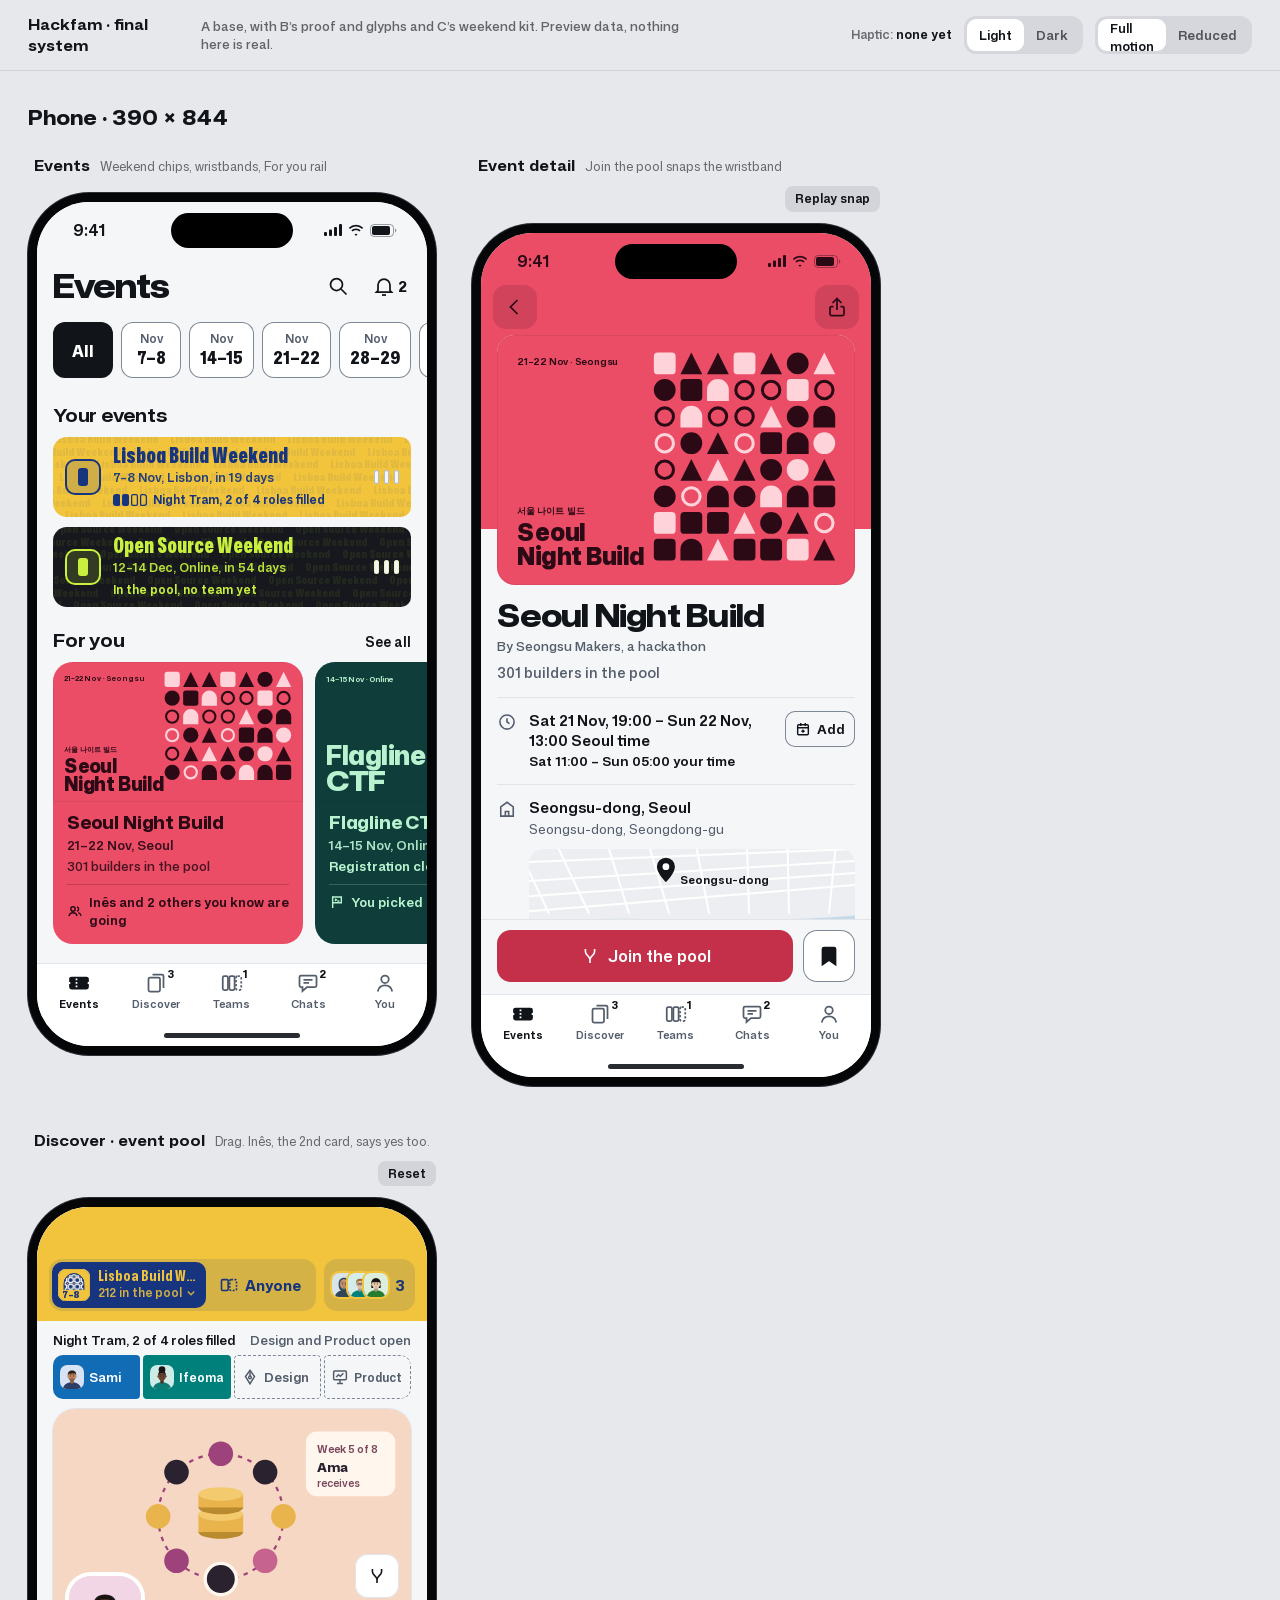
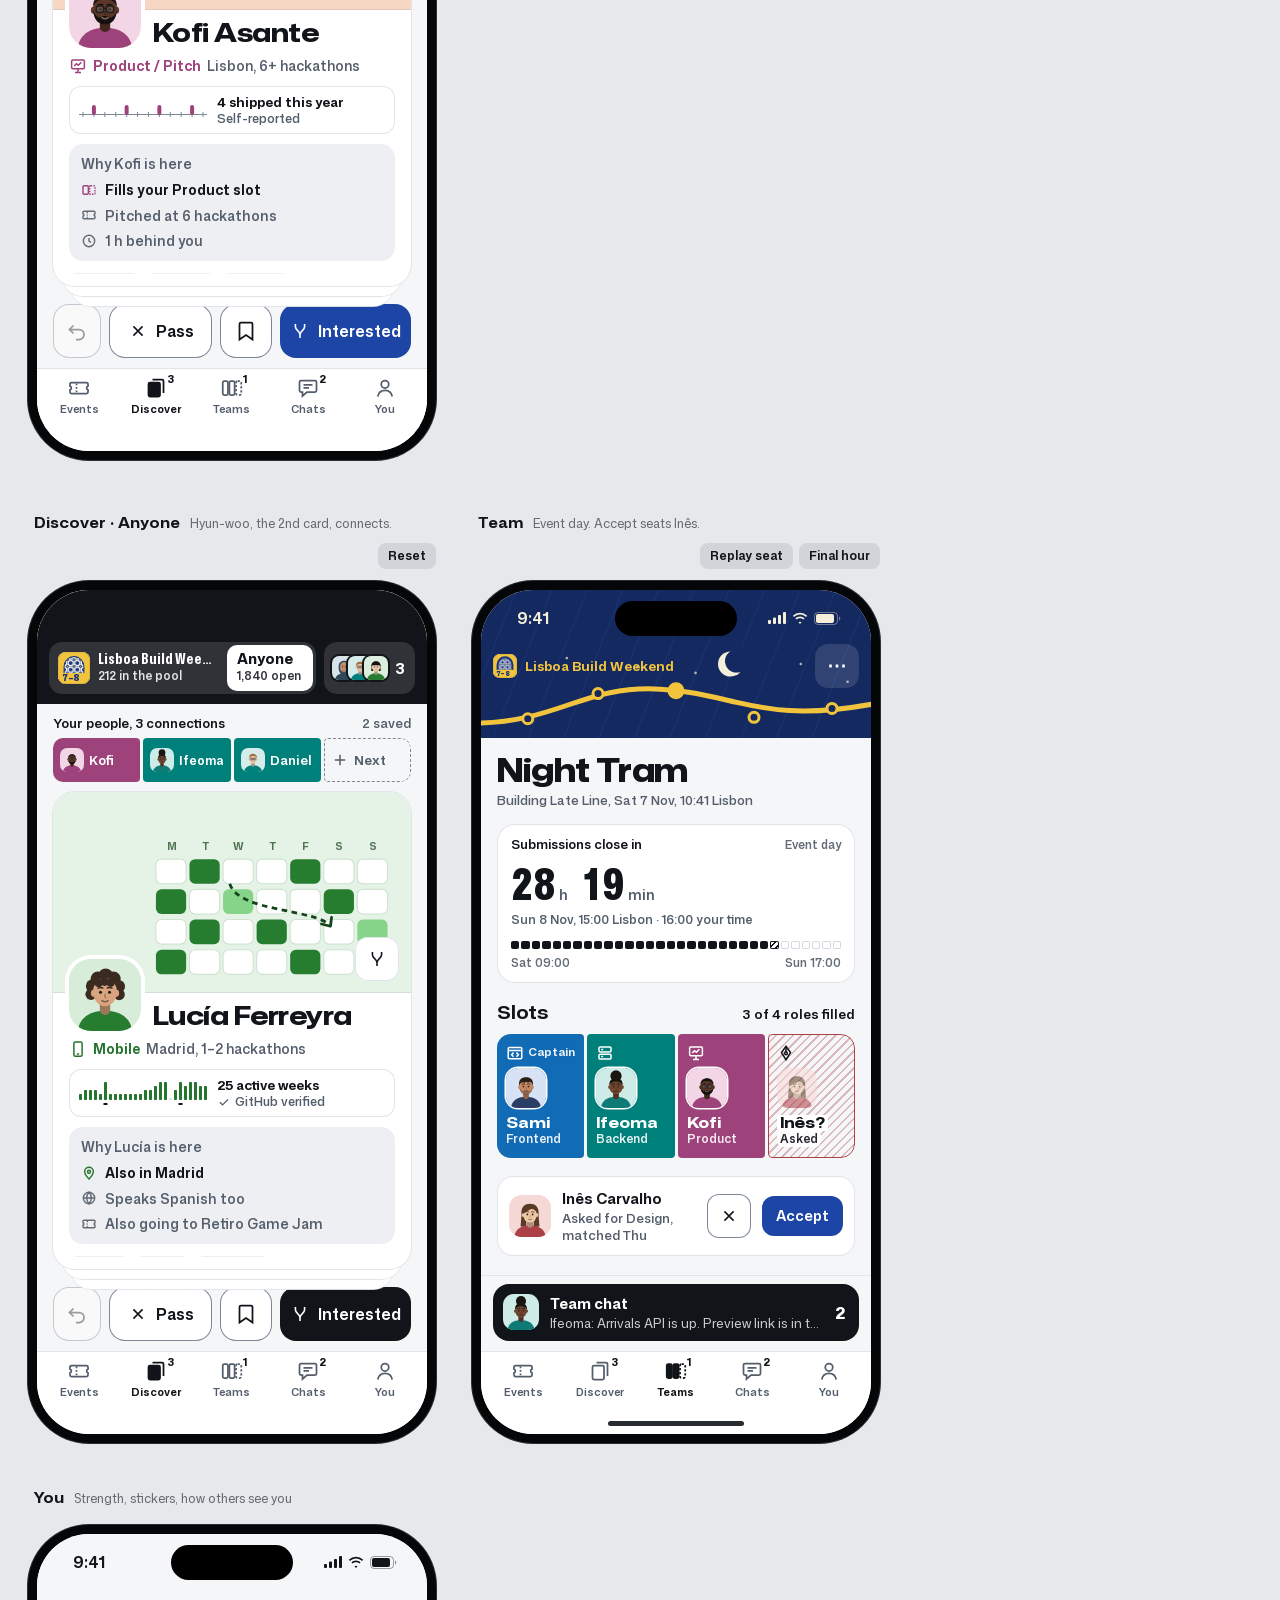
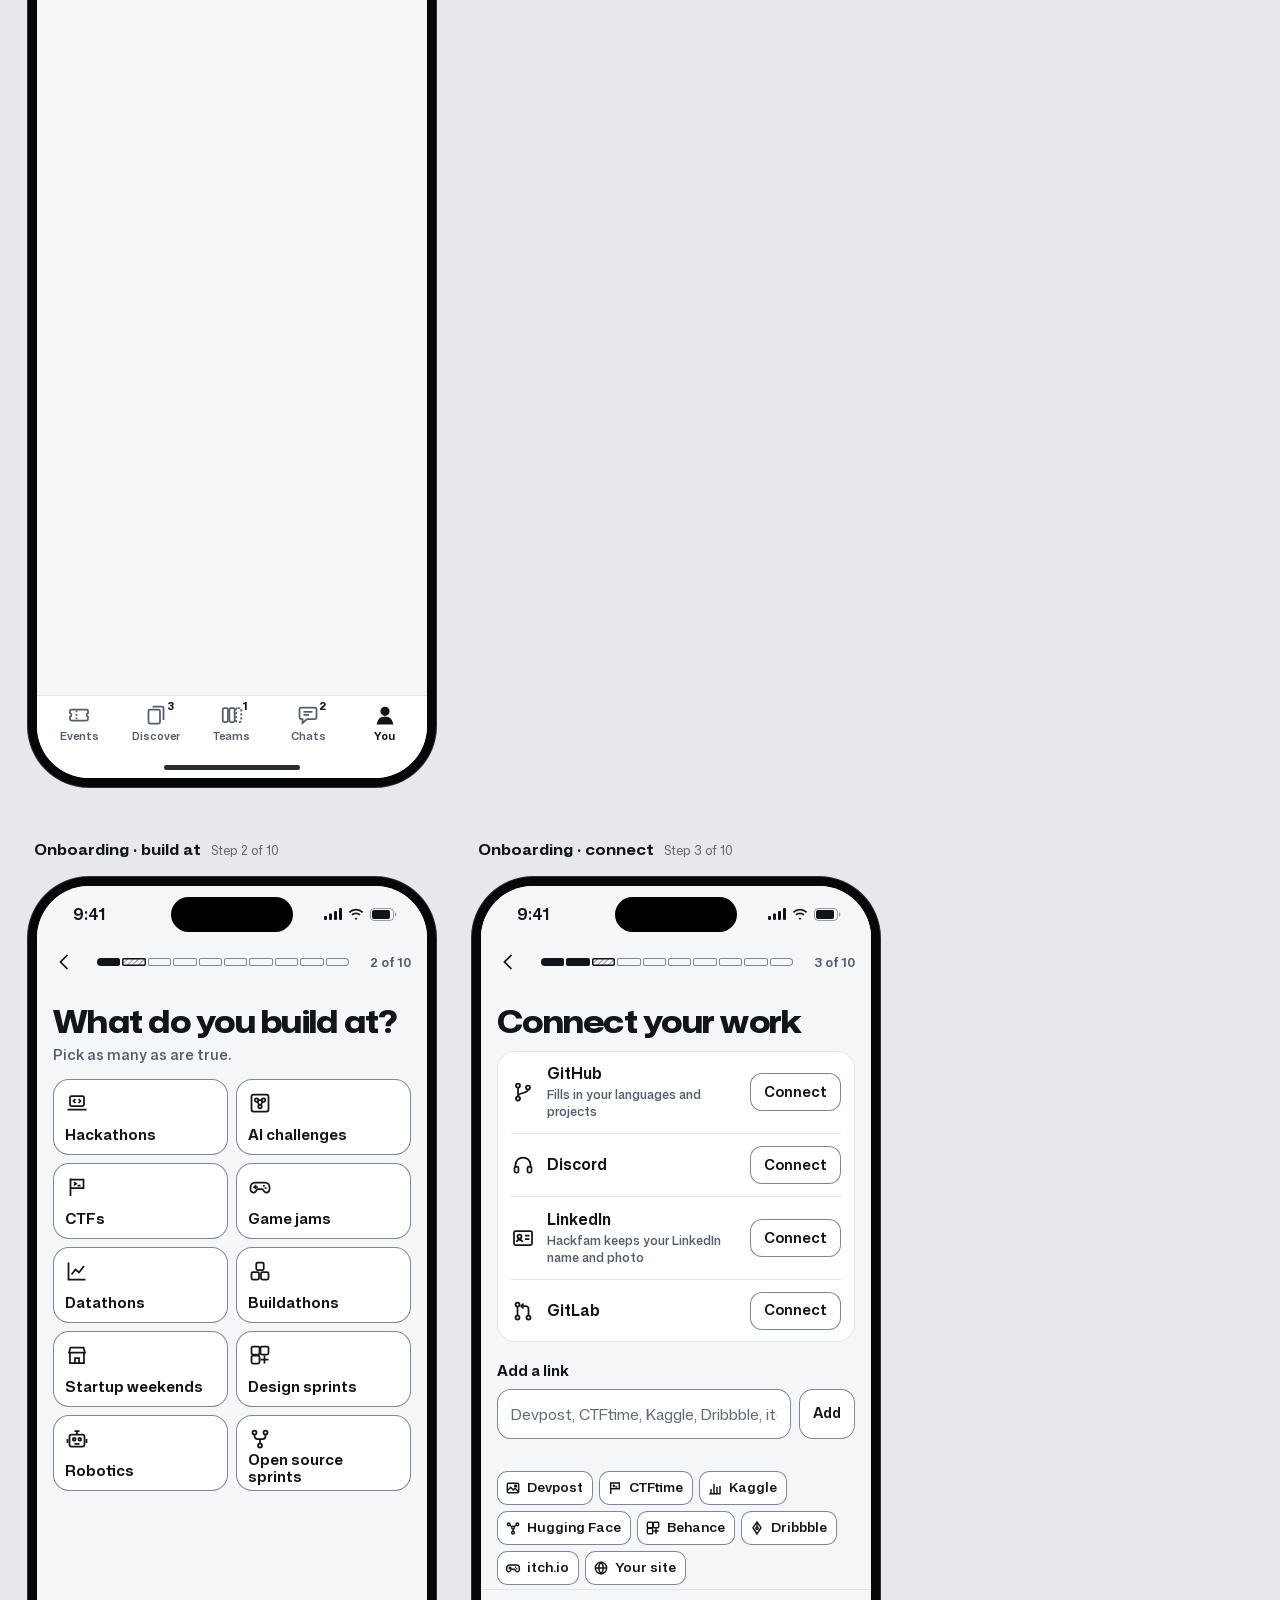
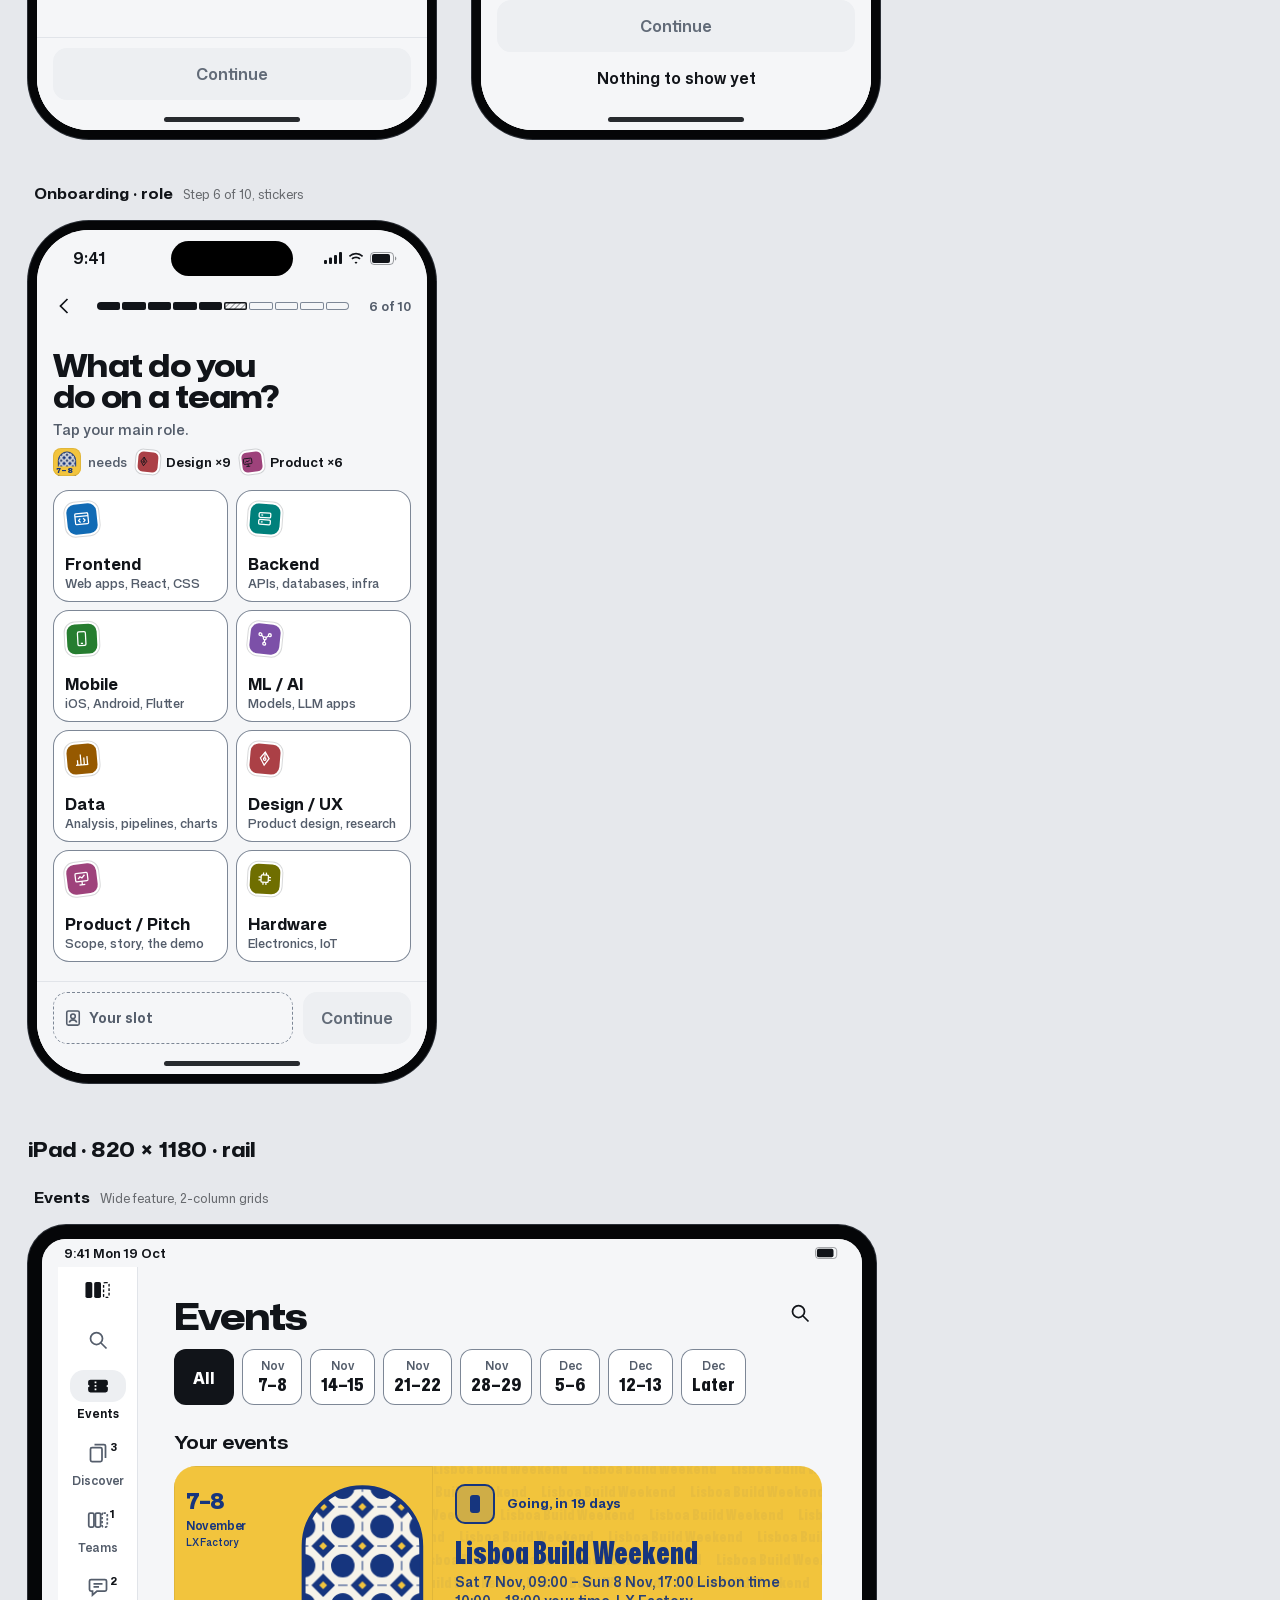
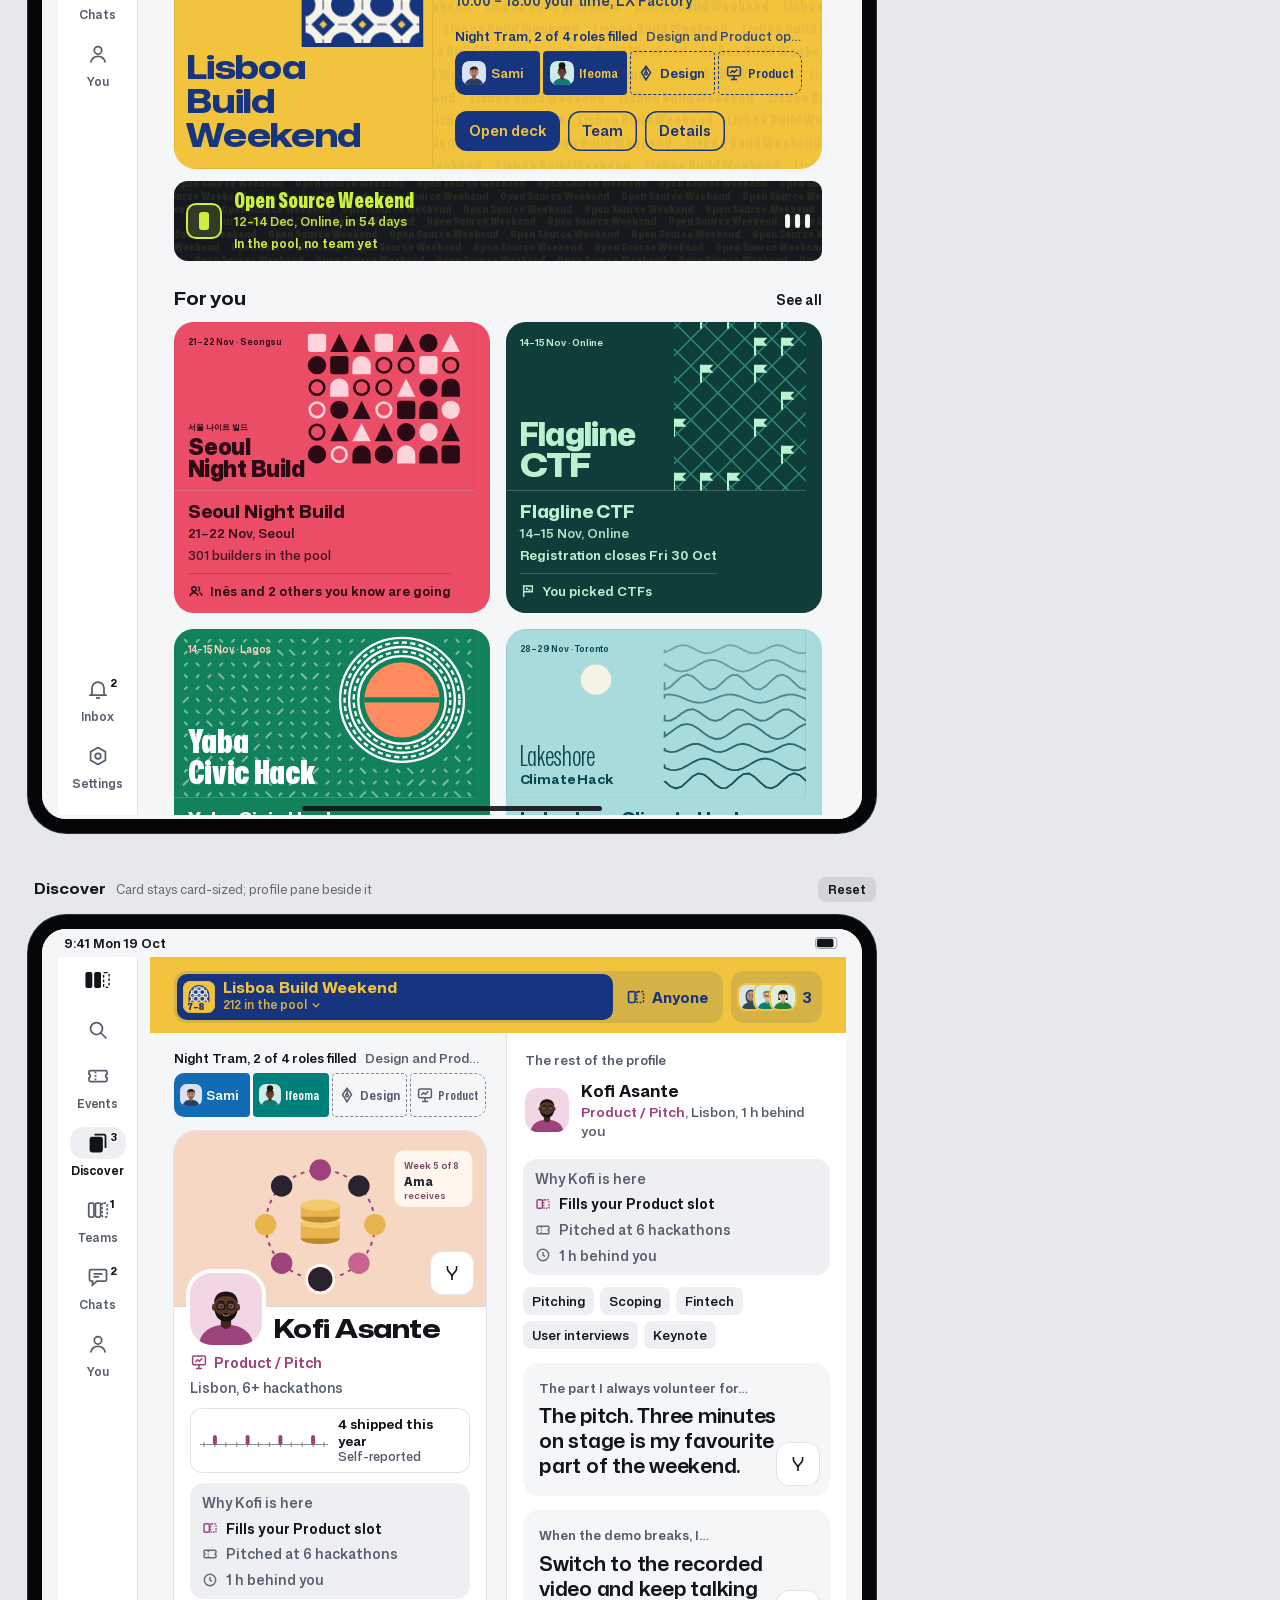
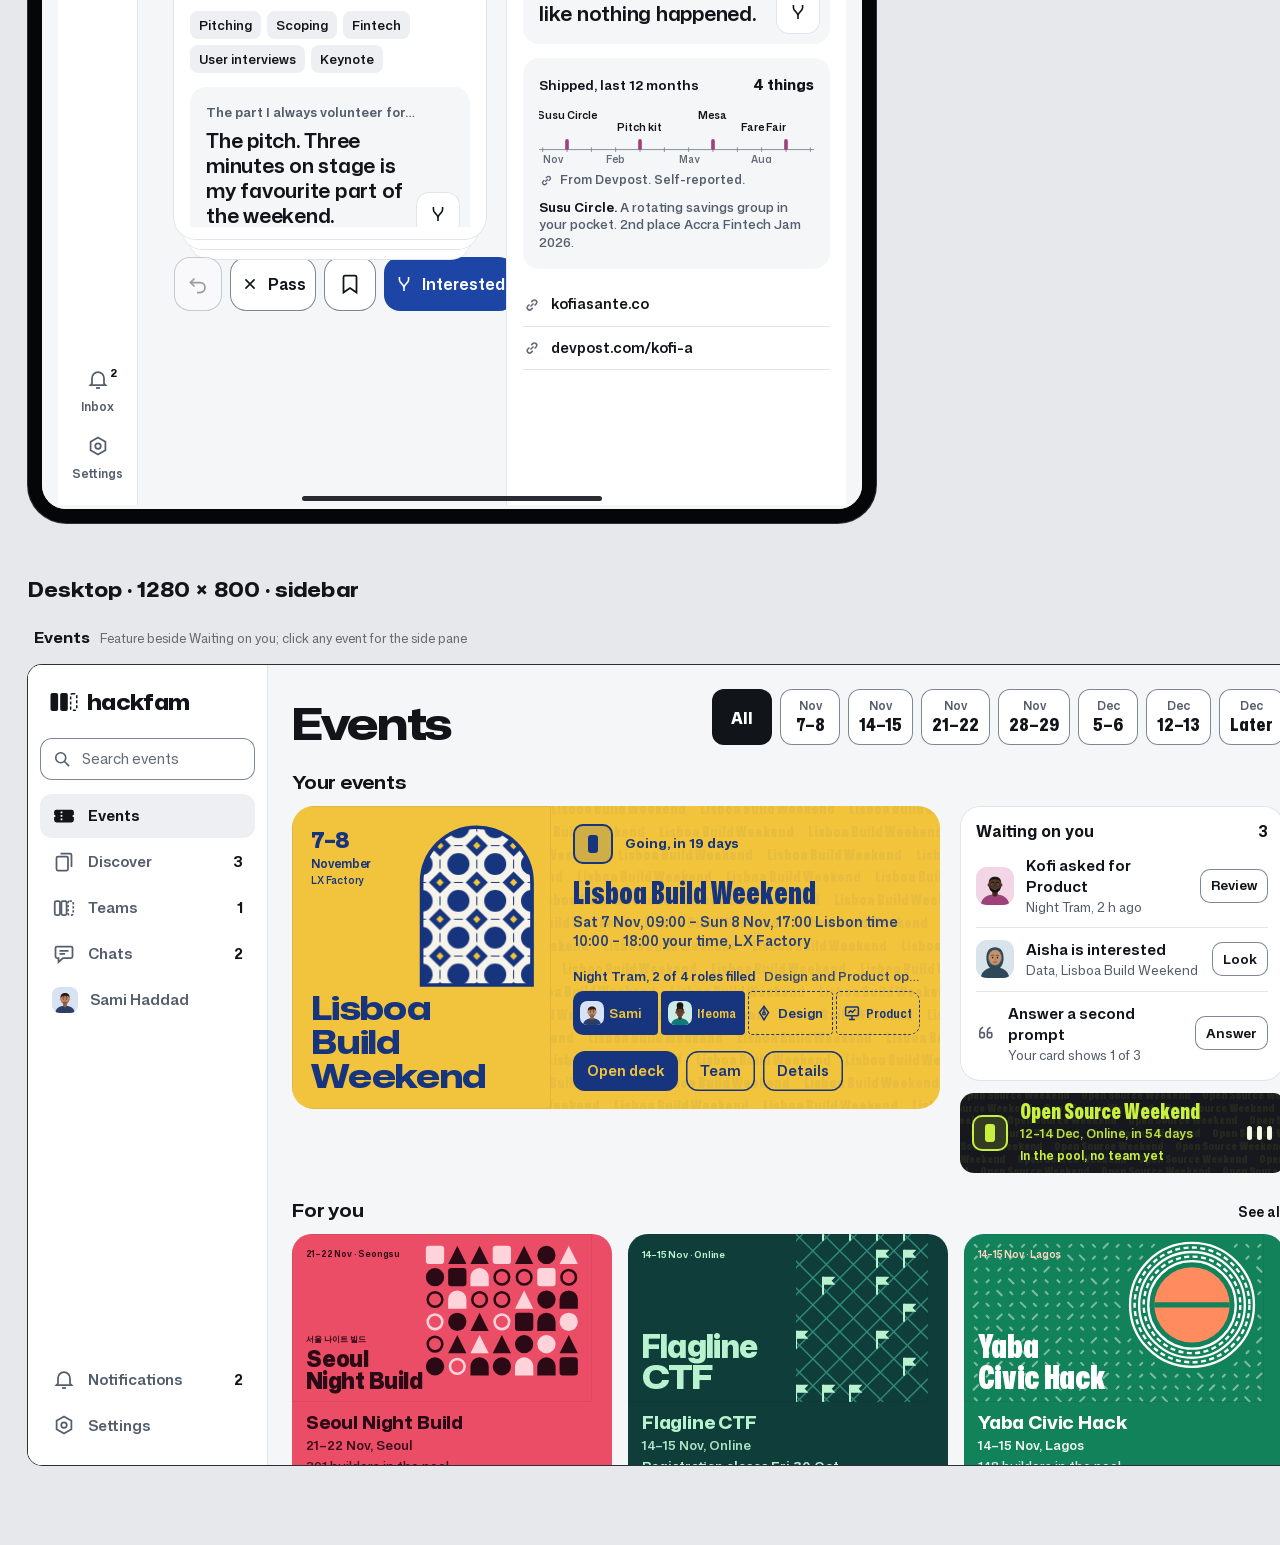
==== docs/prototype/index.html @ a511254b "Showcase v2: hero, how-it-works strip, four moment GIFs, device pair, architecture diagram, Pages si" ====
<!doctype html>
<html lang="en" data-theme="light" data-motion="full">
<head>
<meta charset="utf-8">
<meta name="viewport" content="width=device-width,initial-scale=1">
<meta name="color-scheme" content="light dark">
<title>Hackfam prototype</title>
<!-- Hackfam · final combined prototype. A is the base (slots, Mona Sans, poster-tinted pools); B and C are grafted in.
     Every frame is a live, independent instance. Everything is bundled: works from file://, no network. -->
<link rel="stylesheet" href="css/app.css">
</head>
<body>
<header class="rv">
  <span class="rv-name"><span><span data-app-name></span> · final system</span> <small>A base, with B’s proof and glyphs and C’s weekend kit. Preview data, nothing here is real.</small></span>
  <div class="rv-ctl">
    <span class="rv-haptic" id="haptic" aria-live="polite">Haptic: <b>none yet</b></span>
    <div class="rv-seg" role="group" aria-label="Theme"><button data-theme-btn="light">Light</button><button data-theme-btn="dark">Dark</button></div>
    <div class="rv-seg" role="group" aria-label="Motion"><button data-motion-btn="full">Full motion</button><button data-motion-btn="reduced">Reduced</button></div>
  </div>
</header>
<main class="board">
  <h2 class="row-h">Phone · 390 × 844</h2>
  <div class="row">
    <figure class="frame" id="f-events"><figcaption class="frame-cap"><b>Events</b><span>Weekend chips, wristbands, For you rail</span></figcaption><div class="device"><div data-phone="events"></div></div></figure>
    <figure class="frame" id="f-event"><figcaption class="frame-cap"><b>Event detail</b><span>Join the pool snaps the wristband</span><span class="cap-btns"><button data-replay="f-event" data-kind="join">Replay snap</button></span></figcaption><div class="device"><div data-phone="event" data-event="seoul"></div></div></figure>
    <figure class="frame" id="f-discover"><figcaption class="frame-cap"><b>Discover · event pool</b><span>Drag. Inês, the 2nd card, says yes too.</span><span class="cap-btns"><button data-replay="f-discover" data-kind="deck">Reset</button></span></figcaption><div class="device"><div data-phone="discover"></div></div></figure>
  </div>
  <div class="row">
    <figure class="frame" id="f-anyone"><figcaption class="frame-cap"><b>Discover · Anyone</b><span>Hyun-woo, the 2nd card, connects.</span><span class="cap-btns"><button data-replay="f-anyone" data-kind="deck">Reset</button></span></figcaption><div class="device"><div data-phone="anyone"></div></div></figure>
    <figure class="frame" id="f-team"><figcaption class="frame-cap"><b>Team</b><span>Event day. Accept seats Inês.</span><span class="cap-btns"><button data-replay="f-team" data-kind="seat">Replay seat</button><button data-replay="f-team" data-kind="final">Final hour</button></span></figcaption><div class="device"><div data-phone="team"></div></div></figure>
    <figure class="frame" id="f-you"><figcaption class="frame-cap"><b>You</b><span>Strength, stickers, how others see you</span></figcaption><div class="device"><div data-phone="you"></div></div></figure>
  </div>
  <div class="row">
    <figure class="frame" id="f-onb-build"><figcaption class="frame-cap"><b>Onboarding · build at</b><span>Step 2 of 10</span></figcaption><div class="device"><div data-phone="onb-build"></div></div></figure>
    <figure class="frame" id="f-onb-connect"><figcaption class="frame-cap"><b>Onboarding · connect</b><span>Step 3 of 10</span></figcaption><div class="device"><div data-phone="onb-connect"></div></div></figure>
    <figure class="frame" id="f-onb-role"><figcaption class="frame-cap"><b>Onboarding · role</b><span>Step 6 of 10, stickers</span></figcaption><div class="device"><div data-phone="onb-role"></div></div></figure>
  </div>
  <h2 class="row-h">iPad · 820 × 1180 · rail</h2>
  <div class="row">
    <figure class="frame wf" id="f-ipad-events"><figcaption class="frame-cap"><b>Events</b><span>Wide feature, 2-column grids</span></figcaption><div class="device tablet"><div data-wide="events" data-form="rail"></div></div></figure>
    <figure class="frame wf" id="f-ipad-discover"><figcaption class="frame-cap"><b>Discover</b><span>Card stays card-sized; profile pane beside it</span><span class="cap-btns"><button data-replay="f-ipad-discover" data-kind="deck">Reset</button></span></figcaption><div class="device tablet"><div data-wide="discover" data-form="rail"></div></div></figure>
  </div>
  <h2 class="row-h">Desktop · 1280 × 800 · sidebar</h2>
  <div class="row">
    <figure class="frame wf" id="f-desk"><figcaption class="frame-cap"><b>Events</b><span>Feature beside Waiting on you; click any event for the side pane</span></figcaption><div data-wide="events" data-form="sidebar"></div></figure>
  </div>
</main>
<script src="js/data.js"></script>
<script src="js/glyphs.js"></script>
<script src="js/art.js"></script>
<script src="js/core.js"></script>
<script src="js/screens.js"></script>
<script src="js/app.js"></script>
<script src="js/wide.js"></script>
</body>
</html>
---- docs/prototype/css/app.css ----
/* Hackfam · final combined system.
   Base: direction A (slots, Mona Sans, poster-tinted pools). Grafts: B (proof, strength breakdown, flat-cut glyphs, interlocking rhythms),
   C (weekend date chips, wristband ticket and snap, role and kudos stickers, condensed countdown). Tokens: design-system v1.1. */
@font-face { font-family: "Mona Sans"; src: url("../fonts/Mona-Sans.ttf") format("truetype"); font-weight: 200 900; font-stretch: 75% 125%; font-display: block; }

:root {
  color-scheme: light;
  --canvas: #F5F6F8; --surface: #FFFFFF; --elevated: #FFFFFF; --raised: #EDEFF2;
  --ink: #111419; --ink-2: #545D6B; --ink-3: #626B78; --control: #7D8796; --line: #E1E4E9; --line-strong: #D5D9E0;
  --on-ink: #FFFFFF; --nav-bg: #FFFFFF; --danger: #B3263A;
  --band-n: #111419; --on-band-n: #FFFFFF;
  --scrim: rgba(13, 16, 21, .42); --poster-edge: rgba(17, 20, 25, .08);
  --float: 0 1px 2px rgba(17, 20, 25, .06), 0 8px 24px rgba(17, 20, 25, .10);
  --deck-lift: rgba(17, 20, 25, .14);
  /* role fill / role text / on fill */
  --rf-fe: #116BB5; --rf-be: #00807B; --rf-mob: #267D30; --rf-ml: #7C50A8; --rf-data: #965900; --rf-des: #AB4046; --rf-prod: #9E427B; --rf-hw: #6F6E00;
  --rt-fe: #116BB5; --rt-be: #007571; --rt-mob: #24752D; --rt-ml: #7C50A8; --rt-data: #965900; --rt-des: #AB4046; --rt-prod: #9E427B; --rt-hw: #6F6E00;
  --on-role: #FFFFFF;
  /* role-pattern hero: ground and ink */
  --rh-fe: #116BB5; --rh-be: #00807B; --rh-mob: #267D30; --rh-ml: #7C50A8; --rh-data: #965900; --rh-des: #AB4046; --rh-prod: #9E427B; --rh-hw: #6F6E00;
  --rhi-fe: #FFFFFF; --rhi-be: #FFFFFF; --rhi-mob: #FFFFFF; --rhi-ml: #FFFFFF; --rhi-data: #FFFFFF; --rhi-des: #FFFFFF; --rhi-prod: #FFFFFF; --rhi-hw: #FFFFFF;
  --hatch-a: 34%;
  --stk-edge: #FFFFFF; --stk-line: rgba(17, 20, 25, .16);
  --map-land: #ECEEF1; --map-street: #FFFFFF; --map-water: #C4DAEB; --map-label: #45698A;
  --sb-h: 50px; --tab-h: 83px;
  --rv-bg: #E6E8EC; --rv-ink: #111419;
}
:root[data-theme="dark"] {
  color-scheme: dark;
  --canvas: #0B0C0F; --surface: #141519; --elevated: #1A1C21; --raised: #22252B;
  --ink: #F1F3F6; --ink-2: #A3ACB9; --ink-3: #8A93A0; --control: #6B7586; --line: #2E333B; --line-strong: #3A4049;
  --on-ink: #0B0C0F; --nav-bg: #141519; --danger: #FF8E9A;
  --band-n: #22252B; --on-band-n: #F1F3F6;
  --scrim: rgba(0, 0, 0, .60); --poster-edge: rgba(255, 255, 255, .08);
  --float: none; --deck-lift: transparent;
  --rf-fe: #7AC3FF; --rf-be: #2FD8D0; --rf-mob: #86D489; --rf-ml: #D1A8FF; --rf-data: #EEB154; --rf-des: #FF9A9B; --rf-prod: #F99BD1; --rf-hw: #C3C55A;
  --rt-fe: #7AC3FF; --rt-be: #2FD8D0; --rt-mob: #86D489; --rt-ml: #D1A8FF; --rt-data: #EEB154; --rt-des: #FF9A9B; --rt-prod: #F99BD1; --rt-hw: #C3C55A;
  --on-role: #0B0C0F;
  --rh-fe: #102C45; --rh-be: #0B302E; --rh-mob: #13301A; --rh-ml: #2A1F3D; --rh-data: #33240C; --rh-des: #3A1A1C; --rh-prod: #351A2C; --rh-hw: #2A2A0A;
  --rhi-fe: #7AC3FF; --rhi-be: #2FD8D0; --rhi-mob: #86D489; --rhi-ml: #D1A8FF; --rhi-data: #EEB154; --rhi-des: #FF9A9B; --rhi-prod: #F99BD1; --rhi-hw: #C3C55A;
  --hatch-a: 38%;
  --stk-edge: #E9ECF1; --stk-line: rgba(0, 0, 0, .55);
  --map-land: #1B1F25; --map-street: #262B33; --map-water: #1B3247; --map-label: #7FA3C2;
  --rv-bg: #07080A; --rv-ink: #F1F3F6;
}
/* Event scope: a poster lends its colours to its own pool (band, action, slots on band, event text). */
.ev-scope { --eb: var(--eb-l); --ei: var(--ei-l); --acc: var(--acc-l); --on-acc: var(--on-acc-l); --etx: var(--etx-l); }
:root[data-theme="dark"] .ev-scope { --eb: var(--eb-d); --ei: var(--ei-d); --acc: var(--acc-d); --on-acc: var(--on-acc-d); --etx: var(--etx-d); }

* { box-sizing: border-box; }
html, body { margin: 0; }
body { background: var(--rv-bg); color: var(--ink); font-family: "Mona Sans", -apple-system, "Segoe UI", "Apple SD Gothic Neo", "Noto Sans", sans-serif; font-size: 16px; line-height: 1.4; -webkit-font-smoothing: antialiased; font-optical-sizing: auto; font-variant-numeric: proportional-nums; }
button, input, textarea { font: inherit; color: inherit; }
button { cursor: pointer; background: none; border: 0; padding: 0; -webkit-tap-highlight-color: transparent; text-align: inherit; }
button:disabled { cursor: default; }
:focus-visible { outline: 2px solid var(--ink); outline-offset: 2px; }
h1, h2, h3, h4, p, ul, ol, figure { margin: 0; padding: 0; }
ul, ol { list-style: none; }
.vh { position: absolute; width: 1px; height: 1px; overflow: hidden; clip-path: inset(50%); white-space: nowrap; }
.ic { display: block; flex: none; }

/* ---------- Fixed digit cells (DS §3.4): Mona's tnum zero is slashed, so changing numbers sit in measured cells ---------- */
.cells { white-space: nowrap; }
.dg { display: inline-block; width: var(--dc, .72em); text-align: center; position: relative; overflow: hidden; vertical-align: bottom; height: 1em; line-height: 1; }
.dg > span { display: block; }
.dg > .nx { position: absolute; left: 0; right: 0; top: 100%; }

/* ---------- Review chrome (not product) ---------- */
.rv { position: sticky; top: 0; z-index: 100; display: flex; align-items: center; gap: 20px; padding: 14px 28px; background: var(--rv-bg); color: var(--rv-ink); border-bottom: 1px solid color-mix(in srgb, var(--rv-ink) 10%, transparent); }
.rv-name { display: flex; align-items: center; gap: 10px; font-weight: 720; font-size: 15px; font-stretch: 112%; }
.rv-name small { font-weight: 520; font-stretch: 100%; color: color-mix(in srgb, var(--rv-ink) 62%, transparent); font-size: 13px; }
.rv-ctl { margin-left: auto; display: flex; gap: 12px; align-items: center; }
.rv-seg { display: flex; background: color-mix(in srgb, var(--rv-ink) 8%, transparent); border-radius: 12px; padding: 3px; }
.rv-seg button { height: 32px; padding: 0 12px; border-radius: 9px; font-size: 13px; font-weight: 620; color: color-mix(in srgb, var(--rv-ink) 68%, transparent); }
.rv-seg button[aria-pressed="true"] { background: var(--surface); color: var(--ink); }
.rv-haptic { font-size: 12.5px; font-weight: 600; color: color-mix(in srgb, var(--rv-ink) 58%, transparent); min-width: 240px; text-align: right; }
.rv-haptic b { color: var(--rv-ink); font-weight: 680; }
.board { padding: 32px 28px 80px; display: flex; flex-direction: column; gap: 52px; }
.row-h { color: var(--rv-ink); font-size: 20px; font-weight: 780; font-stretch: 118%; margin-bottom: -28px; }
.row { display: flex; flex-wrap: wrap; gap: 44px 36px; align-items: flex-start; }
.frame { display: flex; flex-direction: column; gap: 12px; margin: 0; }
.frame-cap { display: flex; align-items: baseline; gap: 10px; color: var(--rv-ink); padding-left: 6px; min-height: 26px; flex-wrap: wrap; max-width: 408px; }
.frame.wf .frame-cap { max-width: none; }
.frame-cap b { font-size: 15px; font-weight: 720; font-stretch: 112%; }
.frame-cap span { font-size: 12.5px; color: color-mix(in srgb, var(--rv-ink) 60%, transparent); }
.frame-cap .cap-btns { margin-left: auto; display: flex; gap: 6px; }
.frame-cap button { font-size: 12.5px; font-weight: 650; padding: 4px 10px; border-radius: 8px; background: color-mix(in srgb, var(--rv-ink) 9%, transparent); color: var(--rv-ink); }
.device { padding: 9px; background: #050608; border-radius: 61px; box-shadow: 0 0 0 1px #2B2F36; }
.device.tablet { border-radius: 38px; padding: 14px; }
.screen { position: relative; width: 390px; height: 844px; border-radius: 52px; overflow: hidden; background: var(--canvas); isolation: isolate; contain: layout paint; }
.tablet .screen { width: 820px; height: 1180px; border-radius: 24px; }
body.shooting .device { padding: 0; background: none; border-radius: 0; box-shadow: none; }
body.shooting .screen { border-radius: 0; }
body.shooting .frame-cap, body.shooting .rv, body.shooting .row-h { display: none; }

/* ---------- Phone shell ---------- */
.sb { position: absolute; top: 0; left: 0; right: 0; height: var(--sb-h); z-index: 55; display: flex; align-items: center; justify-content: space-between; padding: 6px 30px 0 36px; color: var(--sb-ink, var(--ink)); pointer-events: none; }
.tablet .sb { padding: 0 22px; height: 28px; font-size: 13px; }
.sb-solid .sb { background: var(--canvas); color: var(--ink) !important; box-shadow: inset 0 -1px 0 var(--line); }
.sb-solid.ov .sb, .ov .sb { background: transparent; box-shadow: none; }
.sb-time { font-size: 16px; font-weight: 650; }
.tablet .sb-time { font-size: 13px; }
.sb-island { position: absolute; left: 50%; top: 11px; width: 122px; height: 35px; margin-left: -61px; border-radius: 20px; background: #000; }
.tablet .sb-island { display: none; }
.sb-r { display: flex; gap: 6px; align-items: center; }
.view { position: absolute; inset: 0 0 var(--tab-h) 0; overflow: hidden; }
.no-tabs .view { bottom: 0; }
.no-tabs .tabbar { display: none; }
.page { position: absolute; inset: 0; overflow-y: auto; overflow-x: hidden; scrollbar-width: none; background: var(--canvas); }
.page::-webkit-scrollbar, .card-scroll::-webkit-scrollbar, .pane::-webkit-scrollbar { display: none; }
.home-ind { position: absolute; bottom: 8px; left: 50%; width: 136px; height: 5px; margin-left: -68px; border-radius: 3px; background: var(--ink); z-index: 60; pointer-events: none; opacity: .9; }
.tablet .home-ind { width: 300px; margin-left: -150px; }
.layer { position: absolute; inset: 0; z-index: 50; pointer-events: none; }
.layer > * { pointer-events: auto; }

.tabbar { position: absolute; left: 0; right: 0; bottom: 0; height: var(--tab-h); background: var(--nav-bg); border-top: 1px solid var(--line); display: grid; grid-template-columns: repeat(5, 1fr); padding: 7px 4px 0; z-index: 30; }
.tab { display: flex; flex-direction: column; align-items: center; gap: 3px; color: var(--ink-2); font-size: 11px; font-weight: 620; position: relative; height: 48px; line-height: 1.25; }
.tab[aria-current="page"] { color: var(--ink); font-weight: 700; }
.tab .gwrap { position: relative; width: 24px; height: 24px; }
.tab .ic { width: 24px; height: 24px; }
/* Counts (DS §8.2): a numeral in the tab's own type at the glyph's top-trailing corner. No shape behind it, no dot. */
.cnt { position: absolute; top: -5px; left: calc(100% - 3px); height: 14px; overflow: visible; color: var(--ink); pointer-events: none; }
.cnt text { font-family: "Mona Sans", sans-serif; font-size: 11px; font-weight: 750; paint-order: stroke; stroke: var(--nav-bg); stroke-width: 3px; stroke-linejoin: round; fill: currentColor; }

/* ---------- Type (DS §3.2, compact) ---------- */
.t-dxl { font-size: 44px; line-height: .98; font-weight: 820; font-stretch: 125%; letter-spacing: -.03em; }
.t-dl { font-size: 32px; line-height: 1.02; font-weight: 800; font-stretch: 125%; letter-spacing: -.025em; }
.t-dm { font-size: 26px; line-height: 1.04; font-weight: 780; font-stretch: 125%; letter-spacing: -.02em; }
.t-title { font-size: 19px; line-height: 1.2; font-weight: 700; font-stretch: 112%; letter-spacing: -.012em; }
.t-label { font-size: 16px; line-height: 1.25; font-weight: 620; }
.t-meta { font-size: 13px; line-height: 1.35; font-weight: 520; color: var(--ink-2); }
.t-small { font-size: 12px; line-height: 1.3; font-weight: 580; color: var(--ink-3); }
.t-numl { font-size: 28px; line-height: 1; font-weight: 800; font-stretch: 112%; letter-spacing: -.01em; }
.t-cd { font-size: 44px; line-height: 1; font-weight: 830; font-stretch: 75%; }
.t-cdxl { font-size: 56px; line-height: 1; font-weight: 840; font-stretch: 75%; }

/* ---------- Controls ---------- */
.btn { display: inline-flex; align-items: center; justify-content: center; gap: 8px; height: 52px; padding: 0 18px; border-radius: 14px; font-size: 16px; font-weight: 640; white-space: nowrap; transition: transform var(--d-tap, 200ms) var(--e-tap, ease-out), background-color .2s, color .2s; }
.btn:active:not(:disabled), .icon-btn:active, .press:active { transform: scale(.97); }
.btn.sm { height: 40px; padding: 0 14px; font-size: 14.5px; border-radius: 12px; }
.btn-ink { background: var(--ink); color: var(--on-ink); }
.btn-acc { background: var(--acc); color: var(--on-acc); }
.btn-line { background: var(--surface); color: var(--ink); box-shadow: inset 0 0 0 1px var(--control); }
.btn-quiet { color: var(--ink); }
.btn:disabled { background: var(--raised); color: var(--ink-3); box-shadow: none; }
.icon-btn { width: 44px; height: 44px; border-radius: 12px; display: grid; place-items: center; color: var(--ink); position: relative; transition: transform var(--d-tap, 200ms) var(--e-tap, ease-out); flex: none; }
.icon-btn.line { box-shadow: inset 0 0 0 1px var(--control); background: var(--surface); }
.bell-btn { display: inline-flex; align-items: center; gap: 2px; height: 44px; padding: 0 8px 0 10px; border-radius: 12px; color: var(--ink); }
.bell-btn .n { font-size: 15px; font-weight: 750; min-width: 9px; }
.chip { height: 36px; padding: 0 12px; border-radius: 10px; background: var(--surface); box-shadow: inset 0 0 0 1px var(--control); font-size: 14px; font-weight: 600; white-space: nowrap; display: inline-flex; align-items: center; gap: 6px; flex: none; transition: background-color .15s, color .15s, transform var(--d-tap) var(--e-tap); }
.chip[aria-pressed="true"] { background: var(--ink); color: var(--on-ink); box-shadow: none; }
.chip:active { transform: scale(.97); }
.link-btn { font-weight: 640; color: var(--ink); text-decoration: underline; text-underline-offset: 3px; text-decoration-thickness: 1px; }
.seg { display: flex; background: var(--raised); border-radius: 11px; padding: 3px; }
.seg button { height: 32px; padding: 0 12px; border-radius: 8px; font-size: 13.5px; font-weight: 620; color: var(--ink-2); }
.seg button[aria-selected="true"] { background: var(--surface); color: var(--ink); box-shadow: inset 0 0 0 1px var(--line); }

/* ---------- Avatars: squircles, never circles ---------- */
.av { display: inline-block; flex: none; border-radius: 30%; overflow: hidden; line-height: 0; }
.av svg { width: 100%; height: 100%; display: block; }
.facepile { display: flex; }
.facepile .av { width: 26px; height: 26px; box-shadow: 0 0 0 2px var(--fp-ring, var(--canvas)); }
.facepile .av + .av { margin-left: -8px; }

/* ---------- Stickers (C): die-cut, slot-cornered (no circles in the UI), fixed tilt per role ---------- */
.stk { --s: 32px; width: var(--s); height: var(--s); border-radius: 30%; background: var(--rf); color: var(--on-role); display: inline-grid; place-items: center; flex: none; transform: rotate(var(--tilt, 0deg)); border: max(2px, calc(var(--s) * .085)) solid var(--stk-edge); outline: 1px solid var(--stk-line); outline-offset: 0; }
.stk .ic { width: 58%; height: 58%; }
.kudo { position: relative; display: inline-flex; flex-direction: column; gap: 2px; padding: 8px 10px 8px; border-radius: 12px; background: var(--kb); color: var(--ki); transform: rotate(var(--tilt, 0deg)); border: 3px solid var(--stk-edge); outline: 1px solid var(--stk-line); max-width: 190px; }
.kudo b { font-size: 13.5px; line-height: 1.12; font-weight: 780; white-space: nowrap; }
.kudo small { font-size: 11px; font-weight: 600; opacity: .85; white-space: nowrap; }
:root[data-theme="dark"] .kudo { --kb: var(--kbd); --ki: var(--kid); }

/* ---------- Slots: the one object (DS §7.4) ---------- */
.strip { display: flex; gap: 3px; position: relative; }
.slot { --rc: var(--ink); --rct: var(--ink); position: relative; flex: 1 1 0; min-width: 0; display: flex; align-items: center; gap: 6px; border-radius: 4px; background: var(--rc); color: var(--on-role); overflow: hidden; isolation: isolate; }
.strip > .slot:first-child { border-top-left-radius: 10px; border-bottom-left-radius: 10px; }
.strip > .slot:last-of-type { border-top-right-radius: 10px; border-bottom-right-radius: 10px; }
.slot .ring { position: absolute; inset: 0; border-radius: inherit; pointer-events: none; z-index: 3; }
.slot.open, .slot.pencil { background: transparent; color: var(--ink-2); }
.slot.open .ring { border: 1.5px dashed var(--control); }
.slot .hatch { position: absolute; inset: 0; z-index: -1; opacity: var(--pv, 0); background: repeating-linear-gradient(135deg, color-mix(in srgb, var(--rct) var(--hatch-a), transparent) 0 1.6px, transparent 1.6px 6px); transition: opacity .12s linear; }
.slot.pencil .hatch { opacity: 1; }
.slot.pencil .ring, .slot.open.armed .ring { border: 1.5px solid var(--rct); }
.slot.pencil { color: var(--ink); }
.slot .fill { position: absolute; inset: 0; background: var(--rc); z-index: -1; clip-path: inset(100% 0 0 0); }
.slot-l { overflow: hidden; text-overflow: ellipsis; white-space: nowrap; min-width: 0; }
.slot .plate { background: var(--surface); border-radius: 6px; padding: 1px 4px; }
.slot .ghost { opacity: var(--pv, 0); transition: opacity .12s linear; }
.slot.pencil .ghost { opacity: 1; }
.strip.m .slot { height: 44px; padding: 0 7px; gap: 5px; font-size: 13px; font-weight: 640; }
.strip.m .slot .av { width: 24px; height: 24px; }
.strip.m .slot.open .ic, .strip.m .slot.pencil .ic { width: 18px; height: 18px; }
.strip.m .slot.open .ghost { position: absolute; left: 7px; }
.strip.m .slot.open .ghost .av { width: 18px !important; height: 18px !important; }
.strip.m .slot.open > .ic { opacity: calc(1 - var(--pv, 0)); transition: opacity .12s linear; }
.strip.s .slot { height: 28px; justify-content: center; padding: 0; }
.strip.s > .slot:first-child { border-top-left-radius: 6px; border-bottom-left-radius: 6px; }
.strip.s > .slot:last-of-type { border-top-right-radius: 6px; border-bottom-right-radius: 6px; }
.strip.s .slot .av { width: 20px; height: 20px; }
.strip.s .slot .ic { width: 16px; height: 16px; }
.on-band .slot { --rc: var(--ei); color: var(--eb); }
.on-band .slot.open, .on-band .slot.pencil { color: var(--ei); }
.on-band .slot.open .ring { border-color: var(--ei); }
.strip-h { display: flex; justify-content: space-between; gap: 8px; font-size: 13px; font-weight: 620; color: var(--ink); margin-bottom: 6px; }
.strip-h span { white-space: nowrap; overflow: hidden; text-overflow: ellipsis; min-width: 0; }
.strip-h span:first-child { flex: none; max-width: 70%; }
.strip-h span:last-child { color: var(--ink-2); font-weight: 560; }

/* ---------- Wristband (C): the ticket for events you joined ---------- */
.band { --bh: 80px; position: relative; width: 100%; height: var(--bh); border-radius: 14px 10px 10px 14px; background: var(--eb); color: var(--ei); display: flex; align-items: center; gap: 12px; padding: 0 44px 0 12px; overflow: hidden; text-align: left; transition: transform var(--d-tap) var(--e-tap); }
button.band:active { transform: scale(.985); }
.band-print { position: absolute; inset: -4px 0; display: flex; flex-direction: column; justify-content: space-between; white-space: nowrap; font-weight: 880; font-stretch: 75%; font-size: 11.5px; line-height: 1; opacity: .07; pointer-events: none; }
.clasp { position: relative; width: 36px; height: 36px; flex: none; border-radius: 10px; background: color-mix(in srgb, var(--ei) 16%, var(--eb)); box-shadow: inset 0 0 0 2px var(--ei); display: grid; place-items: center; }
.clasp i { width: 10px; height: 18px; border-radius: 3px; background: var(--ei); }
.clasp i.open { background: transparent; box-shadow: inset 0 0 0 1.5px var(--ei); }
.clasp i.seat { clip-path: inset(0 0 0 0); }
.band-t { display: flex; flex-direction: column; min-width: 0; position: relative; flex: 1; }
.band-name { font-weight: 860; font-stretch: 75%; font-size: 21px; line-height: 1.04; white-space: nowrap; overflow: hidden; text-overflow: ellipsis; }
.band-meta { font-weight: 600; font-size: 12.5px; opacity: .92; white-space: nowrap; overflow: hidden; text-overflow: ellipsis; margin-top: 2px; }
.band-row { display: flex; align-items: center; gap: 6px; min-width: 0; margin-top: 5px; }
.minis { display: flex; gap: 2px; flex: none; }
.minis i { width: 7px; height: 12px; border-radius: 2px; box-shadow: inset 0 0 0 1.25px var(--ei); }
.minis i:first-child { border-radius: 3px 1.5px 1.5px 3px; }
.minis i:last-child { border-radius: 1.5px 3px 3px 1.5px; }
.minis i.f { background: var(--ei); box-shadow: none; }
.band-tm { font-size: 12px; font-weight: 680; white-space: nowrap; overflow: hidden; text-overflow: ellipsis; }
.holes { position: absolute; right: 12px; top: 50%; display: flex; gap: 5px; transform: translateY(-50%); }
.holes i { width: 5px; height: 14px; border-radius: 2.5px; background: var(--hole, var(--canvas)); box-shadow: inset 0 0 0 1px color-mix(in srgb, var(--ei) 30%, transparent); }
.band .go { position: relative; flex: none; height: 40px; border-radius: 10px; padding: 0 12px; background: var(--ei); color: var(--eb); font-weight: 680; font-size: 14.5px; display: inline-flex; align-items: center; gap: 6px; }

/* ---------- Events (phone) ---------- */
.top { display: flex; align-items: center; justify-content: space-between; gap: 6px; padding: calc(var(--sb-h) + 12px) 12px 6px 16px; }
.top .acts { display: flex; align-items: center; gap: 2px; }
.wk { display: flex; gap: 8px; overflow-x: auto; scrollbar-width: none; padding: 8px 16px 4px; }
.wk::-webkit-scrollbar { display: none; }
.wk button { flex: none; min-width: 60px; height: 56px; padding: 0 11px; border-radius: 12px; background: var(--surface); box-shadow: inset 0 0 0 1px var(--control); display: flex; flex-direction: column; align-items: center; justify-content: center; line-height: 1.05; transition: transform var(--d-tap) var(--e-tap), background-color .15s; }
.wk button:active { transform: scale(.96); }
.wk button small { font-size: 12px; color: var(--ink-2); font-weight: 600; }
.wk button b { font-size: 18px; font-weight: 800; font-stretch: 85%; margin-top: 2px; }
.wk button.all b { font-stretch: 100%; font-size: 16px; }
.wk button[aria-pressed="true"] { background: var(--ink); color: var(--on-ink); box-shadow: none; }
.wk button[aria-pressed="true"] small { color: inherit; opacity: .78; }
.sec-h { display: flex; align-items: baseline; justify-content: space-between; padding: 22px 16px 10px; gap: 10px; }
.sec-h .btn-quiet { font-size: 14px; font-weight: 640; }
.bands { display: grid; gap: 10px; padding: 0 16px; }
.rail { display: flex; gap: 12px; overflow-x: auto; scrollbar-width: none; padding: 0 16px 4px; scroll-snap-type: x mandatory; scroll-padding: 16px; }
.rail::-webkit-scrollbar { display: none; }
.evc { flex: none; width: 250px; border-radius: 20px; overflow: hidden; background: var(--eb); color: var(--ei); text-align: left; scroll-snap-align: start; display: flex; flex-direction: column; transition: transform var(--d-tap) var(--e-tap); }
.evc:active { transform: scale(.985); }
.evc .poster { aspect-ratio: 16 / 9; }
.evc-b { padding: 11px 14px 13px; display: flex; flex-direction: column; gap: 3px; flex: 1; }
.evc-b b { font-size: 17.5px; line-height: 1.12; font-weight: 780; font-stretch: 112%; letter-spacing: -.01em; }
.evc-b .when { font-size: 13px; font-weight: 600; opacity: .92; }
.evc-b .st { font-size: 13px; font-weight: 520; opacity: .86; }
.evc-b .st.em { font-weight: 680; opacity: 1; }
.evc-b .evc-why { display: flex; gap: 6px; align-items: center; font-size: 13px; font-weight: 650; margin-top: 6px; padding-top: 8px; border-top: 1px solid color-mix(in srgb, var(--ei) 22%, transparent); }
.evc-b .evc-why .ic { width: 16px; height: 16px; flex: none; }
.poster { position: relative; display: block; overflow: hidden; background: var(--raised); line-height: 0; }
.poster::after { content: ""; position: absolute; inset: 0; border-radius: inherit; box-shadow: inset 0 0 0 1px var(--poster-edge); pointer-events: none; }
.poster svg, .cover svg { width: 100%; height: 100%; display: block; }
.evrows { padding: 0 16px; }
.evrow { width: 100%; display: flex; gap: 14px; align-items: center; padding: 12px 0; text-align: left; border-bottom: 1px solid var(--line); }
.evrow:last-child { border-bottom: 0; }
.evrow .poster { width: 56px; height: 70px; border-radius: 10px; flex: none; }
.evrow-m { flex: 1; min-width: 0; display: flex; flex-direction: column; gap: 2px; }
.evrow-m b { font-size: 16px; font-weight: 680; font-stretch: 106%; line-height: 1.2; white-space: nowrap; overflow: hidden; text-overflow: ellipsis; }
.evrow-m .k { font-size: 12px; font-weight: 620; color: var(--ink-3); }
.evrow .save-g { color: var(--ink-2); }
.month-h { font-size: 14px; font-weight: 700; color: var(--ink-2); padding: 14px 16px 2px; }
.empty-row { padding: 16px; color: var(--ink-2); font-size: 14.5px; }
.rolebar { display: flex; gap: 2px; height: 5px; border-radius: 3px; overflow: hidden; }
.rolebar i { display: block; height: 100%; background: var(--rc); }
.rolebar.lg { height: 12px; gap: 3px; border-radius: 4px; }
.rolebar.lg i { border-radius: 2px; transition: flex-grow .4s var(--e-snap); }
.rolebar i.me { background: repeating-linear-gradient(135deg, var(--rc) 0 3px, color-mix(in srgb, var(--rc) 40%, transparent) 3px 6px); }

/* ---------- Event detail ---------- */
.evd-hero { position: relative; padding: calc(var(--sb-h) + 52px) 16px 0; }
.evd-hero::before { content: ""; position: absolute; left: 0; right: 0; top: 0; height: calc(100% - 56px); background: var(--eb); }
.evd-hero .poster { position: relative; height: 250px; border-radius: 18px; }
.evd-bar { position: absolute; top: calc(var(--sb-h) + 2px); left: 12px; right: 12px; display: flex; gap: 8px; z-index: 2; }
.evd-bar .sp { flex: 1; }
.fbtn { width: 44px; height: 44px; border-radius: 13px; display: grid; place-items: center; background: color-mix(in srgb, var(--ei) 14%, transparent); color: var(--ei); transition: transform var(--d-tap) var(--e-tap); }
.fbtn:active { transform: scale(.94); }
.fbtn[aria-pressed="true"] { background: var(--ei); color: var(--eb); }
.evd-head { padding: 16px 16px 4px; }
.evd-head h1 { font-size: 30px; line-height: 1.02; font-weight: 800; font-stretch: 125%; letter-spacing: -.025em; }
.evd-head .t-meta { margin-top: 6px; }
.evd-status { margin-top: 8px; font-size: 14.5px; font-weight: 520; color: var(--ink-2); }
.evd-status.em { color: var(--etx); font-weight: 650; }
.facts { margin: 10px 16px 0; border-top: 1px solid var(--line); }
.fact { display: flex; gap: 12px; padding: 13px 0; border-bottom: 1px solid var(--line); align-items: flex-start; }
.fact > .ic { margin-top: 1px; color: var(--ink-2); }
.fact-m { flex: 1; min-width: 0; }
.fact-m b { display: block; font-size: 15px; font-weight: 640; line-height: 1.3; }
.fact-m span { display: block; font-size: 13.5px; color: var(--ink-2); margin-top: 2px; }
.fact-m span strong { color: var(--ink); font-weight: 640; }
.fact .mini { flex: none; font-size: 13.5px; font-weight: 650; height: 36px; padding: 0 10px; border-radius: 10px; box-shadow: inset 0 0 0 1px var(--control); display: inline-flex; align-items: center; gap: 6px; }
.map { height: 104px; border-radius: 14px; overflow: hidden; margin: 10px 0 2px; line-height: 0; }
.map svg { width: 100%; height: 100%; }
/* You at this event: the ladder Save → Join the pool → I've registered, drawn as three slots */
.you-at { margin: 18px 16px 0; padding: 14px 14px 6px; border-radius: 20px; background: var(--surface); box-shadow: inset 0 0 0 1px var(--line); }
.you-at h2 { margin-bottom: 10px; }
.rungs { display: flex; gap: 3px; }
.rung { flex: 1; height: 34px; border-radius: 4px; display: flex; align-items: center; justify-content: center; gap: 5px; font-size: 12.5px; font-weight: 650; color: var(--ink-2); position: relative; overflow: hidden; isolation: isolate; }
.rung:first-child { border-radius: 10px 4px 4px 10px; }
.rung:last-child { border-radius: 4px 10px 10px 4px; }
.rung::before { content: ""; position: absolute; inset: 0; border-radius: inherit; border: 1.5px dashed var(--control); }
.rung .rf { position: absolute; inset: 0; background: var(--acc); z-index: -1; clip-path: inset(0 100% 0 0); }
.rung.on { color: var(--on-acc); }
.rung.on::before { border: 0; }
.rung.on .rf { clip-path: inset(0 0 0 0); }
.rung .ic { width: 16px; height: 16px; }
.ya-row { display: flex; align-items: center; gap: 12px; padding: 12px 0; border-top: 1px solid var(--line); margin-top: 10px; }
.ya-row + .ya-row { margin-top: 0; }
.ya-row > .ic { color: var(--ink-2); }
.ya-m { flex: 1; min-width: 0; }
.ya-m b { display: block; font-size: 15px; font-weight: 640; }
.ya-m span { display: block; font-size: 13px; color: var(--ink-2); margin-top: 1px; }
.toggle { width: 50px; height: 30px; border-radius: 15px; background: var(--raised); box-shadow: inset 0 0 0 1.5px var(--control); position: relative; flex: none; transition: background-color .2s; }
.toggle::after { content: ""; position: absolute; top: 3px; left: 3px; width: 24px; height: 24px; border-radius: 50%; background: var(--surface); box-shadow: 0 0 0 1px var(--control); transition: transform var(--d-snap) var(--e-snap); }
.toggle[aria-checked="true"] { background: var(--ink); box-shadow: none; }
.toggle[aria-checked="true"]::after { transform: translateX(20px); box-shadow: none; }
.agg { padding: 22px 16px 4px; }
.agg-big { font-size: 15px; color: var(--ink-2); margin: 6px 0 12px; }
.agg-big b { color: var(--ink); font-size: 22px; font-weight: 780; font-stretch: 112%; letter-spacing: -.02em; }
.legend { display: grid; grid-template-columns: 1fr 1fr; gap: 8px 16px; margin-top: 14px; }
.legend li { display: flex; align-items: center; gap: 8px; font-size: 13.5px; font-weight: 600; }
.legend li .ic { color: var(--rct); width: 18px; height: 18px; }
.legend li b { margin-left: auto; font-weight: 700; }
.legend li.me b { text-decoration: underline; text-decoration-color: var(--rct); text-underline-offset: 3px; text-decoration-thickness: 2px; }
.known { display: flex; align-items: center; gap: 10px; margin-top: 14px; font-size: 14px; font-weight: 600; }
.openslots { margin-top: 14px; }
.openslots p { font-size: 13px; color: var(--ink-2); font-weight: 600; margin-bottom: 8px; }
.openslots .strip.m .slot { justify-content: space-between; }
.about { padding: 22px 16px 130px; }
.about p { font-size: 15.5px; line-height: 1.5; margin-top: 8px; }
.evd-act { position: absolute; left: 0; right: 0; bottom: 0; padding: 10px 16px 12px; display: flex; gap: 10px; align-items: center; background: var(--canvas); border-top: 1px solid var(--line); z-index: 5; }
.joinwrap { position: relative; flex: 1; height: 52px; }
.joinwrap > .btn { width: 100%; }
.joinwrap .band { position: absolute; inset: 0; --bh: 52px; height: 52px; padding: 0 6px 0 8px; gap: 10px; border-radius: 14px 9px 9px 14px; }
.joinwrap .band .clasp { width: 32px; height: 32px; border-radius: 9px; }
.joinwrap .band .clasp i { width: 9px; height: 16px; }
.joinwrap .band .band-name { font-size: 18px; }
.joinwrap .band .band-meta { font-size: 12px; }
.evd-act .note { position: absolute; left: 16px; right: 16px; bottom: calc(100% + 8px); font-size: 12.5px; color: var(--ink-2); font-weight: 560; background: var(--canvas); }

/* ---------- Discover ---------- */
.dc { height: 100%; display: flex; flex-direction: column; background: var(--canvas); }
.dc-band { background: var(--eb); color: var(--ei); padding: calc(var(--sb-h) + 2px) 12px 10px 12px; display: flex; flex-direction: column; gap: 8px; }
.dc-row { display: flex; align-items: center; gap: 8px; }
/* The scope switch: {Event} | Anyone */
.scope { flex: 1; min-width: 0; display: flex; padding: 3px; gap: 3px; border-radius: 13px; background: color-mix(in srgb, var(--ei) 13%, transparent); }
.scope button { min-width: 0; height: 46px; border-radius: 10px; display: flex; align-items: center; gap: 8px; padding: 0 9px 0 6px; color: var(--ei); text-align: left; transition: background-color .2s, color .2s; }
.scope button.ev { flex: 1 1 auto; }
.scope button.any { flex: 0 0 auto; padding: 0 12px 0 10px; justify-content: center; gap: 6px; }
.scope button[aria-selected="true"] { background: var(--ei); color: var(--eb); }
.scope .poster { width: 32px; height: 32px; border-radius: 8px; flex: none; }
.scope .any .ic { width: 20px; height: 20px; }
.scope-t { min-width: 0; flex: 1; display: flex; flex-direction: column; }
.scope-t b { font-size: 15px; font-weight: 740; line-height: 1.12; white-space: nowrap; overflow: hidden; text-overflow: ellipsis; }
.scope-t small { display: flex; align-items: center; gap: 2px; font-size: 12px; font-weight: 600; opacity: .86; white-space: nowrap; }
.scope-t small .ic { width: 14px; height: 14px; }
.iiy { height: 52px; border-radius: 13px; display: inline-flex; align-items: center; gap: 7px; padding: 0 10px 0 8px; background: color-mix(in srgb, var(--ei) 13%, transparent); font-size: 15px; font-weight: 750; flex: none; transition: transform var(--d-tap) var(--e-tap); --fp-ring: var(--eb); }
.iiy:active { transform: scale(.96); }
.iiy .facepile .av { width: 24px; height: 24px; }
.dc-team { padding: 10px 16px 0; }
.deck-wrap { flex: 1; position: relative; margin: 10px 16px 0; min-height: 0; }
.deck { position: absolute; inset: 0 0 12px 0; }
.card { position: absolute; inset: 0; border-radius: 22px; background: var(--surface); overflow: hidden; transform-origin: 50% 100%; box-shadow: 0 0 0 1px var(--line), 0 calc(2px + 6px * var(--lift, 0)) calc(8px + 24px * var(--lift, 0)) var(--deck-shadow, transparent); touch-action: pan-y; user-select: none; -webkit-user-select: none; will-change: transform; }
.card.dragging { cursor: grabbing; --deck-shadow: var(--deck-lift); }
.card[data-depth="1"], .card[data-depth="2"] { pointer-events: none; }
.card[data-depth="2"] .card-scroll { opacity: .6; }
.card-scroll { position: absolute; inset: 0; overflow-y: auto; overscroll-behavior: contain; scrollbar-width: none; }
.card-edge { position: absolute; left: 0; right: 0; bottom: 0; height: 24px; background: var(--surface); z-index: 4; pointer-events: none; }
.card[data-depth="0"] .card-edge { height: 12px; }
.card-cover { position: relative; aspect-ratio: 16 / 9; line-height: 0; background: var(--raised); }
.card-cover .cover { position: absolute; inset: 0; }
.card-cover::after { content: ""; position: absolute; inset: 0; box-shadow: inset 0 -1px 0 var(--poster-edge); pointer-events: none; }
.like { position: absolute; width: 44px; height: 44px; border-radius: 13px; background: var(--surface); color: var(--ink); display: grid; place-items: center; box-shadow: inset 0 0 0 1px var(--line); transition: transform var(--d-tap) var(--e-tap); z-index: 2; }
.like:active { transform: scale(.92); }
.like[aria-pressed="true"] { background: var(--acc); color: var(--on-acc); box-shadow: none; }
.card-cover .like { right: 12px; bottom: 12px; }
.card-id { display: flex; gap: 12px; padding: 0 16px; align-items: flex-end; }
.card-id .av { width: 72px; height: 72px; margin-top: -34px; border-radius: 22px; box-shadow: 0 0 0 4px var(--surface); position: relative; z-index: 1; }
.card-id-t { min-width: 0; flex: 1; padding-bottom: 2px; }
.card-name { font-size: 26px; line-height: 1.04; font-weight: 780; font-stretch: 125%; letter-spacing: -.02em; white-space: nowrap; overflow: hidden; text-overflow: ellipsis; }
.card-role { display: flex; align-items: center; gap: 6px; margin: 8px 16px 0; font-size: 14px; font-weight: 680; color: var(--rct); flex-wrap: wrap; }
.card-role .ic { width: 18px; height: 18px; }
.card-role span { color: var(--ink-2); font-weight: 540; }
.proj-cap { display: flex; align-items: center; gap: 6px; margin: 4px 16px 0; font-size: 13px; color: var(--ink-2); font-weight: 540; min-width: 0; }
.proj-cap .ic { width: 16px; height: 16px; color: var(--ink-3); }
.proj-cap b { color: var(--ink); font-weight: 680; }
.proj-cap span { white-space: nowrap; overflow: hidden; text-overflow: ellipsis; }
/* Proof strip (B) on the card: rhythm or shipped, one line */
.pstrip { display: flex; align-items: center; gap: 10px; margin: 10px 16px 0; padding: 8px 10px; border-radius: 12px; box-shadow: inset 0 0 0 1px var(--line); }
.pstrip svg { flex: none; }
.pstrip-t { min-width: 0; display: flex; flex-direction: column; font-size: 12.5px; line-height: 1.25; }
.pstrip-t b { font-weight: 700; font-size: 13.5px; }
.pstrip-t span { color: var(--ink-2); font-weight: 540; display: flex; align-items: center; gap: 4px; white-space: nowrap; }
.pstrip-t span .ic { width: 14px; height: 14px; }
.why { margin: 10px 16px 0; padding: 10px 12px; border-radius: 14px; background: var(--raised); display: flex; flex-direction: column; gap: 6px; }
.why-h { font-size: 12.5px; color: var(--ink-2); font-weight: 620; }
.why li { display: flex; align-items: center; gap: 8px; font-size: 14px; font-weight: 560; color: var(--ink-2); }
.why li .ic { width: 16px; height: 16px; color: var(--ink-3); }
.why li.key { color: var(--ink); font-weight: 680; }
.why li.key .ic { color: var(--rct); }
.skills { display: flex; flex-wrap: wrap; gap: 6px; margin: 12px 16px 0; }
.skills li { height: 28px; padding: 0 9px; border-radius: 8px; background: var(--raised); font-size: 13px; font-weight: 580; display: inline-flex; align-items: center; }
.cs { position: relative; margin: 14px 16px 0; padding: 16px 16px 18px; border-radius: 16px; background: var(--canvas); transition: box-shadow .2s; }
.cs.liked { box-shadow: inset 0 0 0 2px var(--acc); }
.cs .q { font-size: 13px; font-weight: 640; color: var(--ink-2); }
.cs .a { font-size: 20px; line-height: 1.25; font-weight: 640; font-stretch: 106%; letter-spacing: -.012em; margin-top: 6px; padding-right: 36px; }
.cs .like { right: 10px; bottom: 10px; }
.proof-h { display: flex; justify-content: space-between; align-items: baseline; gap: 8px; font-size: 13.5px; font-weight: 640; }
.proof-h b { font-weight: 760; font-size: 15px; }
.proof .chart { margin: 12px 0 8px; }
.proof .chart svg { display: block; width: 100%; height: auto; }
.proof .src { display: flex; align-items: center; gap: 6px; font-size: 12.5px; color: var(--ink-2); font-weight: 560; }
.proof .src .ic { width: 15px; height: 15px; }
.links { margin: 14px 16px 0; }
.links a { display: flex; align-items: center; gap: 10px; padding: 11px 0; font-size: 14.5px; font-weight: 600; color: var(--ink); text-decoration: none; border-bottom: 1px solid var(--line); }
.links a .ic { color: var(--ink-3); width: 18px; height: 18px; }
.card-foot { padding: 14px 16px 24px; }
.card-foot button { font-size: 13px; color: var(--ink-2); font-weight: 600; display: inline-flex; gap: 6px; align-items: center; }
.stamp { position: absolute; top: 14px; z-index: 6; height: 36px; padding: 0 12px 0 9px; border-radius: 11px; display: inline-flex; align-items: center; gap: 7px; font-size: 15px; font-weight: 760; background: var(--surface); opacity: 0; pointer-events: none; }
.stamp .ic { width: 18px; height: 18px; }
.stamp-yes { left: 14px; color: var(--acc); box-shadow: inset 0 0 0 2px var(--acc); }
.stamp-no { right: 14px; color: var(--ink); box-shadow: inset 0 0 0 2px var(--ink); }
.note-sheet { position: absolute; left: 0; right: 0; bottom: 0; z-index: 8; background: var(--elevated); border-top: 1px solid var(--line); padding: 14px; border-radius: 18px 18px 0 0; }
.note-sheet p { font-size: 13px; color: var(--ink-2); font-weight: 600; }
.note-sheet p b { color: var(--ink); }
.note-sheet textarea { width: 100%; margin: 8px 0 10px; border: 0; border-radius: 12px; background: var(--raised); padding: 10px 12px; font-size: 16px; resize: none; height: 64px; outline: 0; }
.note-row { display: flex; gap: 8px; justify-content: flex-end; }
.dc-act { display: grid; grid-template-columns: 48px 1fr 52px 1.25fr; gap: 8px; padding: 6px 16px 10px; }
.dc-act .btn { height: 54px; border-radius: 16px; font-size: 16px; padding: 0 10px; }
.dc-act .sq { width: 100%; height: 54px; border-radius: 16px; display: grid; place-items: center; box-shadow: inset 0 0 0 1px var(--control); background: var(--surface); transition: transform var(--d-tap) var(--e-tap), opacity .2s; }
.dc-act .sq:disabled { opacity: .4; }
.dc-act .sq:active:not(:disabled) { transform: scale(.94); }
/* Undo bar: the only toast (DS §7.9) */
.undo-bar { position: absolute; left: 50%; bottom: 20px; transform: translateX(-50%); z-index: 20; display: flex; align-items: center; gap: 14px; height: 44px; padding: 0 6px 0 14px; border-radius: 14px; background: var(--elevated); color: var(--ink); box-shadow: inset 0 0 0 1px var(--line), var(--float); font-size: 14.5px; font-weight: 600; white-space: nowrap; overflow: hidden; max-width: calc(100% - 24px); }
.undo-bar button { height: 34px; padding: 0 10px; border-radius: 9px; font-weight: 720; text-decoration: underline; text-underline-offset: 3px; }
.undo-bar i { position: absolute; left: 0; bottom: 0; height: 2px; width: 100%; background: var(--ink); transform-origin: 0 50%; }
.deck-end { position: absolute; inset: 0 0 12px; display: flex; flex-direction: column; justify-content: center; padding: 0 28px; border-radius: 22px; box-shadow: inset 0 0 0 1.5px var(--line); }
.deck-end h2 { font-size: 24px; font-weight: 780; font-stretch: 118%; letter-spacing: -.02em; line-height: 1.08; }
.deck-end p { margin: 10px 0 18px; color: var(--ink-2); font-size: 15px; }
.deck-end .btn { align-self: flex-start; }
.dlist { position: absolute; inset: 0 0 12px; overflow-y: auto; scrollbar-width: none; }
.dlist li { display: flex; align-items: center; gap: 12px; padding: 12px 0; border-bottom: 1px solid var(--line); }
.dlist .av { width: 46px; height: 46px; }
.dlist-m { flex: 1; min-width: 0; }
.dlist-m b { display: block; font-size: 15.5px; font-weight: 700; white-space: nowrap; overflow: hidden; text-overflow: ellipsis; }
.dlist-m span { font-size: 13px; color: var(--rct); font-weight: 650; }
.dlist .icon-btn { box-shadow: inset 0 0 0 1px var(--control); }
.dlist .icon-btn.yes { background: var(--acc); color: var(--on-acc); box-shadow: none; }
.dlist li.done { opacity: .45; }

/* ---------- Moment: "{name} said yes too" (A) ---------- */
.match { position: absolute; inset: 0; z-index: 70; color: var(--ei); }
.m-bg { position: absolute; inset: 0; background: var(--eb); }
.m-inner { position: absolute; inset: 0; display: flex; flex-direction: column; padding: calc(var(--sb-h) + 22px) 22px 30px; }
.m-ev { display: flex; align-items: center; gap: 10px; font-size: 14px; font-weight: 700; }
.m-ev .poster { width: 30px; height: 30px; border-radius: 8px; }
.m-strip { margin: auto 0; }
.m-strip .slot { height: 196px; flex-direction: column; align-items: flex-start; justify-content: space-between; padding: 11px 10px; }
.m-strip .slot .ic { width: 20px; height: 20px; }
.m-strip .slot .av { width: 60px; height: 60px; border-radius: 18px; }
.m-strip .slot b { font-size: 16px; font-weight: 780; font-stretch: 112%; display: block; line-height: 1.1; }
.m-strip .slot small { font-size: 12px; font-weight: 650; opacity: .85; }
.m-strip .slot.target .hatch { opacity: 1; clip-path: inset(100% 0 0 0); background: repeating-linear-gradient(135deg, color-mix(in srgb, var(--ei) 42%, transparent) 0 2px, transparent 2px 8px); }
.m-strip .slot.target.solid .hatch { background: var(--ei); }
.m-strip .slot.target .ring2 { position: absolute; inset: 0; border-radius: inherit; border: 2px solid var(--ei); opacity: 0; z-index: 3; }
.m-strip .slot.target .av { opacity: 0; }
.m-title { font-size: 44px; line-height: .98; font-weight: 820; font-stretch: 125%; letter-spacing: -.03em; margin-top: 26px; text-wrap: balance; }
.m-sub { font-size: 16px; font-weight: 580; margin-top: 10px; opacity: .9; }
.m-act { display: flex; flex-direction: column; gap: 10px; }
.m-act .btn { height: 54px; width: 100%; font-size: 16.5px; border-radius: 16px; }
.btn-band { background: var(--ei); color: var(--eb); }
.btn-band-line { color: var(--ei); box-shadow: inset 0 0 0 1.5px var(--ei); }
.m-fly { position: absolute; left: 0; top: 0; width: 60px; height: 60px; border-radius: 18px; overflow: hidden; z-index: 80; pointer-events: none; }
.m-fly svg { width: 100%; height: 100%; display: block; }

/* ---------- Moment: interlocking build rhythms (B), the Anyone connection ---------- */
.zip-o { position: absolute; inset: 0; z-index: 70; color: var(--on-band-n); }
.zip-o .m-bg { background: var(--band-n); }
.zip-o .m-inner { justify-content: flex-start; }
.zip { position: relative; margin: auto 0 0; height: 150px; }
.zip .rs { position: absolute; left: 0; right: 0; bottom: 46px; height: 92px; }
.zip .rs i { position: absolute; bottom: 0; width: 5px; border-radius: 1.5px; transform-origin: 50% 100%; transition: opacity .3s linear, transform .49s var(--e-celebrate); }
.zip .rs.me i { background: var(--on-band-n); }
.zip .rs.them i { background: var(--zt); }
.zip.locked .rs i:not(.both) { opacity: .26; }
.zip.locked .rs i.both { transform: scaleY(1.1); }
.zip .bridge { position: absolute; bottom: 0; height: 3px; border-radius: 1.5px; background: var(--zt); opacity: 0; transform-origin: 50% 50%; }
.zip.locked .bridge { opacity: 1; }
.zip .ends { position: absolute; left: 0; right: 0; bottom: 0; display: flex; justify-content: space-between; align-items: flex-end; }
.zip .end { display: flex; align-items: center; gap: 8px; font-size: 13px; font-weight: 650; }
.zip .end .av { width: 34px; height: 34px; }
.zip .end.them { flex-direction: row-reverse; color: var(--zt); }
.zip-stat { font-size: 19px; font-weight: 720; font-stretch: 112%; color: var(--zt); margin-top: 18px; }
.zip-o .m-title { margin-top: 10px; }
.zip-o .m-act { margin-top: auto; padding-top: 22px; }
.zip-o .m-ev .scope-tile { width: 30px; height: 30px; border-radius: 8px; display: grid; place-items: center; box-shadow: inset 0 0 0 1.5px currentColor; }
.zip-pair { display: flex; gap: 3px; margin-top: 20px; }
.zip-pair .slot { height: 64px; padding: 0 12px; font-size: 15px; font-weight: 700; color: var(--band-n); }
.zip-pair .slot .av { width: 40px; height: 40px; }
.zip-pair .slot.me { --rc: var(--on-band-n); }
.zip-pair .slot.them { --rc: var(--zt); }
.zip-pair .slot.them .fill { clip-path: inset(100% 0 0 0); }
.zip-pair .slot.them { background: transparent; color: var(--zt); }
.zip-pair .slot.them .ring { border: 1.5px dashed var(--zt); }
.zip-pair .slot small { display: block; font-size: 12px; font-weight: 620; opacity: .85; }

/* ---------- Sheets ---------- */
.scrim { position: absolute; inset: 0; background: var(--scrim); }
.sheet { position: absolute; left: 0; right: 0; bottom: 0; background: var(--elevated); border-radius: 28px 28px 0 0; padding: 10px 18px 34px; max-height: 84%; overflow-y: auto; }
.grab { width: 36px; height: 4px; border-radius: 2px; background: var(--control); margin: 0 auto 14px; }
.sheet h3 { font-size: 22px; font-weight: 780; font-stretch: 118%; letter-spacing: -.02em; margin-bottom: 12px; }
.sheet-row { display: flex; align-items: center; gap: 12px; width: 100%; padding: 12px 0; border-bottom: 1px solid var(--line); text-align: left; }
.sheet-row:last-child { border-bottom: 0; }
.sheet-row > .ic { color: var(--ink-2); }
.sheet-row .av { width: 42px; height: 42px; }
.sheet-row-m { flex: 1; min-width: 0; }
.sheet-row-m b { display: block; font-size: 15px; font-weight: 660; }
.sheet-row-m span { display: block; font-size: 13px; color: var(--ink-2); margin-top: 1px; }
.sheet .field { width: 100%; border: 0; outline: 0; border-radius: 14px; background: var(--surface); box-shadow: inset 0 0 0 1px var(--control); padding: 14px; font-size: 16px; margin: 4px 0 12px; }
.sheet .field:focus { box-shadow: inset 0 0 0 2px var(--ink); }
.sheet-act { display: flex; gap: 10px; margin-top: 14px; }
.sheet-act .btn { flex: 1; }
.howto { font-size: 14.5px; color: var(--ink-2); line-height: 1.5; }
.howto table { width: 100%; border-collapse: collapse; margin: 10px 0 12px; font-size: 14px; color: var(--ink); }
.howto td { padding: 6px 0; border-bottom: 1px solid var(--line); }
.howto td:last-child { text-align: right; font-weight: 700; }
.howto tr.grp td { font-weight: 760; padding-top: 12px; }

/* ---------- Team ---------- */
.tm-band { position: relative; height: 148px; color: #F6F0DA; }
.tm-band > svg { position: absolute; inset: 0; width: 100%; height: 100%; }
.tm-bar { position: absolute; top: calc(var(--sb-h) + 4px); left: 12px; right: 12px; display: flex; align-items: center; gap: 8px; }
.tm-bar .tm-ev { flex: 1; font-size: 13.5px; font-weight: 700; color: #F2C43D; display: flex; align-items: center; gap: 8px; }
.tm-bar .tm-ev .poster { width: 24px; height: 24px; border-radius: 7px; }
.tm-bar .fbtn { background: rgba(255,255,255,.12); color: #fff; }
.tm-head { padding: 16px 16px 0; }
.tm-head h1 { font-size: 32px; line-height: 1; font-weight: 800; font-stretch: 125%; letter-spacing: -.025em; }
.tm-head .t-meta { margin-top: 6px; }
.tm-clock { margin: 14px 16px 0; padding: 12px 14px 12px; border-radius: 18px; background: var(--surface); box-shadow: inset 0 0 0 1px var(--line); }
.tm-clock-top { display: flex; justify-content: space-between; align-items: baseline; gap: 8px; }
.cd { display: flex; align-items: baseline; gap: 4px; margin-top: 8px; }
.cd .t-cd { display: inline-flex; }
.cd small { font-size: 14px; font-weight: 620; color: var(--ink-2); margin-right: 8px; }
.cd-zones { font-size: 12.5px; color: var(--ink-2); font-weight: 560; margin-top: 6px; }
.track { display: flex; gap: 2px; margin-top: 12px; height: 8px; }
.track i { flex: 1; border-radius: 2px; box-shadow: inset 0 0 0 1px var(--line-strong); }
.track i.on { background: var(--ink); box-shadow: none; }
.track i.now { background: repeating-linear-gradient(135deg, var(--ink) 0 1.6px, transparent 1.6px 4px); box-shadow: inset 0 0 0 1px var(--ink); }
.track-l { display: flex; justify-content: space-between; margin-top: 6px; font-size: 12px; color: var(--ink-3); font-weight: 580; }
.tm-slots { padding: 18px 16px 0; }
.tm-sec-h { display: flex; justify-content: space-between; align-items: baseline; margin-bottom: 10px; gap: 8px; }
.tm-sec-h .count { font-size: 13.5px; font-weight: 620; color: var(--ink); display: inline-flex; align-items: center; gap: 4px; line-height: 1.2; }
.wroll { display: inline-block; position: relative; overflow: hidden; vertical-align: top; height: 1.2em; line-height: 1.2; text-align: right; }
.wroll > span { display: block; white-space: nowrap; }
.wroll > .b { position: absolute; right: 0; top: 100%; }
.strip.l .slot { height: 124px; flex-direction: column; align-items: flex-start; justify-content: space-between; padding: 10px 9px; }
.strip.l > .slot:first-child { border-top-left-radius: 14px; border-bottom-left-radius: 14px; }
.strip.l > .slot:last-of-type { border-top-right-radius: 14px; border-bottom-right-radius: 14px; }
.strip.l .slot > .ic { width: 18px; height: 18px; }
.strip.l .slot .s-av { position: relative; width: 40px; height: 40px; }
.strip.l .slot .s-av .av { position: absolute; inset: 0; width: 40px; height: 40px; box-shadow: 0 0 0 1.5px var(--on-role); }
.strip.l .slot.pencil .s-av .av, .strip.l .slot.open .s-av .av { box-shadow: none; }
.strip.l .slot .s-t { width: 100%; min-width: 0; }
.strip.l .slot b { display: block; font-size: 15px; font-weight: 760; font-stretch: 125%; letter-spacing: -.01em; line-height: 1.12; white-space: nowrap; overflow: hidden; }
.strip.l .slot small { display: block; font-size: 12px; font-weight: 600; opacity: .9; white-space: nowrap; overflow: hidden; text-overflow: ellipsis; }
.strip.l .slot.pencil .s-av .av.ghost { opacity: .55; }
.strip-lock { position: absolute; left: 0; right: 0; bottom: -9px; height: 3px; border-radius: 2px; background: var(--ink); transform: scaleX(0); transform-origin: 0 50%; }
.strip.full .strip-lock { transform: scaleX(1); }
.s-names { position: relative; }
.s-names .later { position: absolute; left: 0; right: 0; bottom: 0; opacity: 0; }
.cap { position: absolute; top: 10px; right: 9px; font-size: 11.5px; font-weight: 700; opacity: .92; }
.req { display: flex; align-items: center; gap: 11px; margin-top: 18px; padding: 12px; border-radius: 16px; background: var(--surface); box-shadow: inset 0 0 0 1px var(--line); overflow: hidden; }
.req .av { width: 42px; height: 42px; }
.req-m { flex: 1; min-width: 0; }
.req-m b { display: block; font-size: 15px; font-weight: 700; }
.req-m span { display: block; font-size: 13px; color: var(--ink-2); font-weight: 540; line-height: 1.3; margin-top: 1px; }
.check { padding: 24px 16px 0; }
.check li { display: flex; align-items: center; gap: 12px; padding: 11px 0; border-bottom: 1px solid var(--line); }
.check li:last-child { border-bottom: 0; }
.cbox { width: 26px; height: 26px; border-radius: 7px; box-shadow: inset 0 0 0 1.75px var(--control); display: grid; place-items: center; color: var(--on-ink); flex: none; transition: background-color .15s, box-shadow .15s; }
.cbox[aria-checked="true"] { background: var(--ink); box-shadow: none; }
.cbox .ic { width: 16px; height: 16px; }
.cbox[aria-checked="false"] .ic { opacity: 0; }
.check-t { flex: 1; font-size: 15px; font-weight: 560; }
.check li.done .check-t { color: var(--ink-3); text-decoration: line-through; text-decoration-thickness: 1px; }
.check .who { width: 26px; height: 26px; position: relative; flex: none; }
.check .who .av { position: absolute; inset: 0; width: 26px; height: 26px; }
.check .who .open-who { position: absolute; inset: 0; border-radius: 8px; box-shadow: inset 0 0 0 1.5px var(--control); }
.tlinks { padding: 18px 16px 100px; }
.tlinks a { display: flex; align-items: center; gap: 12px; padding: 12px 0; border-bottom: 1px solid var(--line); color: var(--ink); text-decoration: none; }
.tlinks a:last-child { border-bottom: 0; }
.tlinks a > .ic:first-child { color: var(--ink-2); }
.tlinks-m { flex: 1; min-width: 0; }
.tlinks-m b { display: block; font-size: 15px; font-weight: 660; }
.tlinks-m span { display: block; font-size: 13px; color: var(--ink-2); }
.tm-dock { position: absolute; left: 0; right: 0; bottom: 0; z-index: 5; padding: 8px 12px 10px; background: var(--canvas); border-top: 1px solid var(--line); }
.tm-chat { width: 100%; display: flex; align-items: center; gap: 11px; padding: 9px 14px 9px 10px; border-radius: 16px; background: var(--ink); color: var(--on-ink); text-align: left; transition: transform var(--d-tap) var(--e-tap); }
.tm-chat:active { transform: scale(.98); }
.tm-chat .av { width: 36px; height: 36px; }
.tm-chat-m { flex: 1; min-width: 0; }
.tm-chat-m b { display: block; font-size: 15px; font-weight: 720; }
.tm-chat-m span { display: block; font-size: 13px; opacity: .78; white-space: nowrap; overflow: hidden; text-overflow: ellipsis; }
.tm-chat .n { font-size: 17px; font-weight: 780; }

/* ---------- You ---------- */
.you-top { padding: calc(var(--sb-h) + 14px) 16px 0; display: flex; align-items: center; gap: 14px; }
.you-av { position: relative; width: 64px; height: 64px; flex: none; }
.you-av .av { width: 64px; height: 64px; }
.you-av .stk { position: absolute; right: -8px; bottom: -6px; --s: 28px; }
.you-top-m { flex: 1; min-width: 0; }
.you-top h1 { white-space: nowrap; overflow: hidden; font-size: 26px; line-height: 1.04; font-weight: 800; font-stretch: 122%; letter-spacing: -.022em; }
.you-top .t-meta { margin-top: 4px; }
.strength { margin: 18px 16px 0; padding: 14px 14px 4px; border-radius: 20px; background: var(--surface); box-shadow: inset 0 0 0 1px var(--line); }
.st-top { display: flex; justify-content: space-between; align-items: baseline; }
.st-num { display: inline-flex; align-items: baseline; }
.st-num small { font-size: 17px; font-weight: 760; margin-left: 1px; }
.st-bar { display: flex; gap: 4px; margin: 12px 0 6px; }
.st-seg { display: flex; flex-direction: column; gap: 6px; min-width: 0; }
.st-seg i { display: block; position: relative; height: 8px; border-radius: 4px; background: var(--raised); overflow: hidden; }
.st-seg i b { position: absolute; inset: 0 auto 0 0; background: var(--ink); border-radius: 4px; transition: width .5s var(--e-snap); }
.st-seg span { font-size: 12.5px; font-weight: 560; color: var(--ink-2); white-space: nowrap; }
.st-seg span em { font-style: normal; color: var(--ink); font-weight: 680; }
.st-level { margin-top: 10px; font-size: 14.5px; color: var(--ink-2); }
.st-level b { color: var(--ink); font-weight: 720; }
.st-next-lv { font-size: 12.5px; color: var(--ink-3); font-weight: 580; margin-top: 3px; }
.st-next { display: flex; align-items: center; gap: 12px; width: 100%; padding: 11px 0; border-top: 1px solid var(--line); text-align: left; }
.st-next:first-of-type { margin-top: 10px; }
.st-next > .ic:first-child { color: var(--ink-2); }
.st-next-m { flex: 1; min-width: 0; }
.st-next-m b { display: block; font-size: 15px; font-weight: 680; }
.st-next-m span { display: block; font-size: 12.5px; color: var(--ink-2); font-weight: 540; }
.st-next .gain { font-size: 14px; font-weight: 780; }
.st-foot { display: flex; align-items: center; gap: 6px; padding: 10px 0 10px; border-top: 1px solid var(--line); font-size: 12.5px; color: var(--ink-2); font-weight: 580; }
.st-foot .ic { width: 15px; height: 15px; }
.lid { margin: 12px 16px 0; padding: 16px 14px 16px; border-radius: 20px; background: var(--surface); box-shadow: inset 0 0 0 1px var(--line); }
.lid-roles { display: flex; gap: 14px; flex-wrap: wrap; }
.lid-role { display: flex; align-items: center; gap: 10px; }
.lid-role .lr-t b { display: block; font-size: 15px; font-weight: 700; }
.lid-role .lr-t span { display: block; font-size: 12.5px; color: var(--ink-2); font-weight: 560; }
.kudos { display: flex; flex-wrap: wrap; gap: 14px 10px; margin-top: 14px; padding: 16px 4px 4px; border-top: 1px solid var(--line); }
.kudos .kudo:nth-child(3) { margin-left: 28px; }
.kudos-l { font-size: 13px; color: var(--ink-2); font-weight: 560; margin-top: 6px; }
.pv-h { display: flex; align-items: center; justify-content: space-between; padding: 24px 16px 8px; gap: 10px; }
.as-seen { display: flex; align-items: center; gap: 6px; font-size: 13px; color: var(--ink-2); font-weight: 560; padding: 0 16px 10px; }
.as-seen b { color: var(--ink); font-weight: 680; }
.pv-card { position: relative; margin: 0 16px; height: 520px; }
.pv-card .why { background: transparent; box-shadow: inset 0 0 0 1.5px var(--control); }
.pv-sample { font-size: 13px; color: var(--ink-3); font-weight: 560; }
.pv-full { margin: 0 16px; border-radius: 22px; background: var(--surface); overflow: hidden; box-shadow: inset 0 0 0 1px var(--line); padding-bottom: 8px; }
.pv-note { padding: 10px 16px 0; font-size: 12.5px; color: var(--ink-2); font-weight: 560; display: flex; gap: 6px; align-items: center; }
.edit-list { margin: 22px 16px 28px; border-radius: 18px; background: var(--surface); box-shadow: inset 0 0 0 1px var(--line); padding: 0 14px; }
.edit-list button { display: flex; align-items: center; gap: 12px; width: 100%; padding: 13px 0; border-bottom: 1px solid var(--line); text-align: left; }
.edit-list button:last-child { border-bottom: 0; }
.edit-list .ic:first-child { color: var(--ink-2); }
.edit-list b { flex: 1; font-size: 15px; font-weight: 640; }
.edit-list span { font-size: 13px; color: var(--ink-2); font-weight: 560; }

/* ---------- Onboarding ---------- */
.onb { height: 100%; display: flex; flex-direction: column; background: var(--canvas); }
.onb-top { display: flex; align-items: center; gap: 10px; padding: calc(var(--sb-h) + 4px) 16px 0 6px; }
/* Slot-style progress (A): each step is a slot; done = filled, current = pencilled */
.steps { flex: 1; display: flex; gap: 2px; }
.steps i { flex: 1; height: 8px; border-radius: 2px; position: relative; overflow: hidden; box-shadow: inset 0 0 0 1px var(--control); }
.steps i:first-child { border-radius: 4px 2px 2px 4px; }
.steps i:last-child { border-radius: 2px 4px 4px 2px; }
.steps i.on { background: var(--ink); box-shadow: none; }
.steps i.cur { box-shadow: inset 0 0 0 1.5px var(--ink); background: repeating-linear-gradient(135deg, color-mix(in srgb, var(--ink) 30%, transparent) 0 1.4px, transparent 1.4px 4px); }
.steps i.cur::after { content: ""; position: absolute; inset: 0; background: var(--ink); transform: scaleX(var(--sp, 0)); transform-origin: 0 50%; transition: transform .45s var(--e-snap); }
.onb-n { font-size: 13px; font-weight: 640; color: var(--ink-2); min-width: 52px; text-align: right; white-space: nowrap; }
.onb-q { padding: 22px 16px 0; }
.onb-q h1 { font-size: 30px; line-height: 1.04; font-weight: 800; font-stretch: 125%; letter-spacing: -.025em; text-wrap: balance; }
.onb-hint { margin-top: 8px; min-height: 20px; font-size: 14.5px; line-height: 1.38; color: var(--ink-2); font-weight: 540; }
.onb-hint b { color: var(--ink); font-weight: 700; }
.onb-hint.err { color: var(--danger); font-weight: 620; }
.onb-body { flex: 1; overflow-y: auto; scrollbar-width: none; padding-bottom: 8px; }
.onb-body::-webkit-scrollbar { display: none; }
.bt-grid { display: grid; grid-template-columns: 1fr 1fr; gap: 8px; padding: 14px 16px 0; }
.bt { position: relative; height: 76px; border-radius: 16px; padding: 12px 12px; background: var(--surface); box-shadow: inset 0 0 0 1px var(--control); display: flex; flex-direction: column; justify-content: space-between; text-align: left; transition: transform var(--d-tap) var(--e-tap), background-color .15s, color .15s; overflow: hidden; }
.bt:active { transform: scale(.97); }
.bt .ic { width: 24px; height: 24px; }
.bt b { font-size: 15px; font-weight: 680; line-height: 1.15; }
.bt .tick { position: absolute; top: 10px; right: 10px; width: 22px; height: 22px; border-radius: 6px; display: grid; place-items: center; opacity: 0; }
.bt[aria-pressed="true"] { background: var(--ink); color: var(--on-ink); box-shadow: none; }
.bt[aria-pressed="true"] .tick { opacity: 1; background: var(--on-ink); color: var(--ink); }
.bt .tick .ic { width: 16px; height: 16px; }
.demand { margin: 8px 16px 0; display: flex; align-items: center; gap: 9px; font-size: 13px; font-weight: 600; color: var(--ink-2); white-space: nowrap; }
.demand span { display: inline-flex; align-items: center; gap: 6px; color: var(--ink); font-weight: 680; }
.demand > span:nth-child(2) { color: var(--ink-2); font-weight: 560; margin-left: -2px; }
.demand .stk { --s: 22px; }
.demand .stk { --s: 24px; }
.roles { display: grid; grid-template-columns: 1fr 1fr; gap: 8px; padding: 14px 16px 0; }
.role-tile { --rc: var(--ink); position: relative; height: 112px; border-radius: 16px; padding: 12px 12px 11px; background: var(--surface); box-shadow: inset 0 0 0 1px var(--control); text-align: left; display: flex; flex-direction: column; overflow: hidden; isolation: isolate; transition: transform var(--d-tap) var(--e-tap); }
.role-tile:active { transform: scale(.97); }
.role-tile .stk { --s: 34px; }
.role-tile b { font-size: 15.5px; font-weight: 740; font-stretch: 108%; margin-top: auto; line-height: 1.15; }
.role-tile small { font-size: 12.5px; color: var(--ink-2); font-weight: 540; line-height: 1.25; margin-top: 2px; white-space: nowrap; overflow: hidden; text-overflow: ellipsis; }
.role-tile .rt-fill { position: absolute; inset: 0; background: var(--rc); z-index: -1; clip-path: inset(100% 0 0 0); }
.role-tile.main { color: var(--on-role); box-shadow: none; }
.role-tile.main .rt-fill { clip-path: inset(0 0 0 0); }
.role-tile.main small { color: var(--on-role); opacity: .88; }
.role-tile.also { box-shadow: inset 0 0 0 2.5px var(--rct); }
.rt-tag { position: absolute; top: 12px; right: 12px; font-size: 13px; font-weight: 760; display: none; }
.role-tile.main .rt-tag { display: block; color: var(--on-role); }
.role-tile.also .rt-tag { display: block; color: var(--rct); }
.role-tile.shake { animation: shake .32s var(--e-snap); }
@keyframes shake { 0%, 100% { transform: translateX(0); } 25% { transform: translateX(-5px); } 60% { transform: translateX(4px); } }
.onb-foot { padding: 10px 16px 30px; display: flex; gap: 10px; align-items: center; border-top: 1px solid var(--line); background: var(--canvas); }
.onb-foot.col { flex-direction: column; align-items: stretch; gap: 4px; }
.onb-foot .strip { flex: 1; }
.onb-foot .strip .slot { height: 52px; padding: 0 10px; font-size: 14px; font-weight: 700; border-radius: 14px !important; }
.onb-foot .strip .slot .av { width: 32px; height: 32px; }
.onb-foot .slot-l small { display: block; font-size: 12px; font-weight: 600; opacity: .85; }
.onb-foot .btn { height: 52px; }
.conn { margin: 14px 16px 0; border-radius: 18px; background: var(--surface); box-shadow: inset 0 0 0 1px var(--line); padding: 0 14px; }
.conn-row { display: flex; align-items: center; gap: 12px; padding: 12px 0; border-bottom: 1px solid var(--line); }
.conn-row:last-child { border-bottom: 0; }
.conn-row > .ic { color: var(--ink); }
.conn-m { flex: 1; min-width: 0; }
.conn-m b { display: block; font-size: 15.5px; font-weight: 680; }
.conn-m span { display: flex; align-items: center; gap: 4px; font-size: 12.5px; color: var(--ink-2); font-weight: 540; margin-top: 1px; }
.conn-m span .ic { width: 14px; height: 14px; }
.conn-m span.ok { color: var(--ink); font-weight: 650; }
.conn-row .btn.sm { height: 38px; }
.add-link { margin: 18px 16px 0; }
.add-link h2 { font-size: 15px; font-weight: 700; margin-bottom: 8px; }
.add-link .field-row { display: flex; gap: 8px; }
.add-link input { flex: 1; min-width: 0; height: 50px; border: 0; outline: 0; border-radius: 14px; background: var(--surface); box-shadow: inset 0 0 0 1px var(--control); padding: 0 14px; font-size: 15.5px; }
.add-link input:focus { box-shadow: inset 0 0 0 2px var(--ink); }
.add-link input::placeholder { color: var(--ink-3); }
.kinds { display: flex; flex-wrap: wrap; gap: 6px; margin-top: 10px; }
.kinds .chip { height: 34px; font-size: 13.5px; padding: 0 10px 0 8px; }
.kinds .chip .ic { width: 16px; height: 16px; }
.added { margin-top: 2px; margin-bottom: 4px; }
.added li { display: flex; align-items: center; gap: 10px; padding: 10px 0; border-bottom: 1px solid var(--line); font-size: 14.5px; font-weight: 600; }
.added li span { margin-left: auto; font-size: 12.5px; color: var(--ink-2); font-weight: 560; }
.added li .ic { color: var(--ink-2); }

/* ---------- Chats ---------- */
.clist { margin: 4px 16px 0; }
.clist button { display: flex; gap: 12px; align-items: center; width: 100%; padding: 12px 0; border-bottom: 1px solid var(--line); text-align: left; }
.clist .av { width: 50px; height: 50px; }
.clist-m { flex: 1; min-width: 0; }
.clist-m b { display: block; font-size: 15.5px; font-weight: 640; }
.clist-m span { display: block; font-size: 13.5px; color: var(--ink-2); white-space: nowrap; overflow: hidden; text-overflow: ellipsis; }
.clist .unread .clist-m b { font-weight: 760; }
.clist-r { display: flex; flex-direction: column; align-items: flex-end; gap: 4px; align-self: flex-start; margin-top: 4px; }
.clist-r time { font-size: 12px; color: var(--ink-3); font-weight: 580; }
.clist-r .n { font-size: 14px; font-weight: 760; }
.team-glyph { width: 50px; height: 50px; border-radius: 15px; background: var(--eb); color: var(--ei); display: grid; place-items: center; flex: none; }
.convo { height: 100%; display: flex; flex-direction: column; }
.convo-top { display: flex; align-items: center; gap: 10px; padding: calc(var(--sb-h) + 2px) 12px 10px 4px; border-bottom: 1px solid var(--line); background: var(--canvas); }
.convo-top .av { width: 38px; height: 38px; }
.convo-top b { display: block; font-size: 15.5px; font-weight: 700; }
.convo-top span { font-size: 12.5px; color: var(--ink-2); }
.convo-body { flex: 1; overflow-y: auto; padding: 16px; display: flex; flex-direction: column; gap: 8px; scrollbar-width: none; }
.ctx { align-self: center; display: flex; align-items: center; gap: 8px; font-size: 12.5px; color: var(--ink-2); font-weight: 600; padding: 6px 10px 6px 6px; border-radius: 11px; background: var(--surface); box-shadow: inset 0 0 0 1px var(--line); margin-bottom: 8px; }
.ctx .poster, .ctx .scope-tile { width: 26px; height: 26px; border-radius: 7px; }
.bub { max-width: 80%; padding: 9px 13px; border-radius: 18px; font-size: 15.5px; line-height: 1.38; background: var(--surface); box-shadow: inset 0 0 0 1px var(--line); align-self: flex-start; }
.bub.me { align-self: flex-end; background: var(--ink); color: var(--on-ink); box-shadow: none; }
.bub-who { font-size: 12px; color: var(--ink-2); font-weight: 650; margin: 6px 0 -4px 4px; }
.composer { display: flex; gap: 8px; align-items: flex-end; padding: 8px 12px 10px; border-top: 1px solid var(--line); background: var(--canvas); }
.composer textarea { flex: 1; resize: none; border: 0; outline: 0; border-radius: 18px; background: var(--surface); box-shadow: inset 0 0 0 1px var(--control); padding: 10px 14px; font-size: 15.5px; line-height: 1.35; height: 64px; }
.composer .icon-btn { background: var(--ink); color: var(--on-ink); border-radius: 14px; }

/* ---------- Wide shells: rail (iPad, medium) and sidebar (desktop, large) per ALS §3 ---------- */
.wide { position: absolute; inset: 0; display: grid; grid-template-columns: var(--nav-w) 1fr; background: var(--canvas); }
.wide.rail { --nav-w: 80px; padding-top: 28px; }
.wide.sidebar { --nav-w: 240px; }
.nav { background: var(--nav-bg); border-right: 1px solid var(--line); display: flex; flex-direction: column; min-height: 0; position: relative; z-index: 3; }
.rail .nav { align-items: center; padding: 14px 0 18px; gap: 6px; }
.rail .nav .navi { width: 72px; display: flex; flex-direction: column; align-items: center; gap: 4px; padding: 4px 0; font-size: 12px; font-weight: 620; color: var(--ink-2); }
.rail .nav .navi .gw { position: relative; width: 56px; height: 32px; border-radius: 14px; display: grid; place-items: center; }
.rail .nav .navi[aria-current="page"] { color: var(--ink); font-weight: 700; }
.rail .nav .navi[aria-current="page"] .gw { background: var(--raised); }
.rail .nav .navi .cnt { top: -2px; left: calc(50% + 10px); }
.rail .nav .sp { flex: 1; }
.rail .nav .mark-w { margin: 0 0 10px; color: var(--ink); }
.sidebar .nav { padding: 18px 12px 18px; gap: 2px; }
.sidebar .logo { display: flex; align-items: center; gap: 9px; padding: 4px 10px 18px; font-size: 22px; font-weight: 820; font-stretch: 112%; letter-spacing: -.03em; color: var(--ink); }
.sidebar .side-search { display: flex; align-items: center; gap: 8px; height: 42px; border-radius: 12px; box-shadow: inset 0 0 0 1px var(--control); padding: 0 12px; margin: 0 0 12px; color: var(--ink-2); background: var(--surface); }
.sidebar .side-search input { border: 0; outline: 0; background: transparent; flex: 1; font-size: 14.5px; min-width: 0; color: var(--ink); }
.sidebar .side-search input::placeholder { color: var(--ink-3); }
.sidebar .navi { display: flex; align-items: center; gap: 12px; height: 44px; padding: 0 12px; border-radius: 12px; font-size: 15px; font-weight: 620; color: var(--ink-2); width: 100%; }
.sidebar .navi:hover { background: var(--raised); }
.sidebar .navi[aria-current="page"] { background: var(--raised); color: var(--ink); font-weight: 700; }
.sidebar .navi .n { margin-left: auto; font-size: 15px; font-weight: 700; color: var(--ink); }
.sidebar .navi .av { width: 26px; height: 26px; }
.sidebar .nav .sp { flex: 1; }
.main { position: relative; min-width: 0; overflow: hidden; }
.main > .scroll { position: absolute; inset: 0; overflow-y: auto; scrollbar-width: none; }
.main > .scroll::-webkit-scrollbar { display: none; }
.wide-pad { padding: 24px 24px 40px; }
.wide-title { display: flex; align-items: flex-end; gap: 16px; }
.wide-title h1 { font-size: 36px; line-height: 1; font-weight: 800; font-stretch: 125%; letter-spacing: -.03em; }
.sidebar .wide-title h1 { font-size: 44px; }
.wide .wk { padding: 14px 0 0; }
.wide .sec-h { padding: 26px 0 12px; }
.feature { display: grid; grid-template-columns: 40% 1fr; border-radius: 22px; overflow: hidden; background: var(--eb); color: var(--ei); min-height: 270px; }
.feature .poster { height: 100%; }
.feature-b { position: relative; padding: 18px 20px 18px 22px; display: flex; flex-direction: column; gap: 4px; min-width: 0; overflow: hidden; }
.feature-b .band-print { opacity: .045; font-size: 14px; }
.feature-b .ftop { position: relative; display: flex; align-items: center; gap: 12px; }
.feature-b .ftop .clasp { width: 40px; height: 40px; }
.feature-b .ftop .when { font-size: 13.5px; font-weight: 720; }
.feature-b h2 { position: relative; font-size: 30px; line-height: 1; font-weight: 860; font-stretch: 75%; margin-top: 10px; }
.feature-b p { position: relative; font-size: 14px; font-weight: 600; opacity: .92; line-height: 1.4; }
.feature-b .ft-team { position: relative; margin-top: auto; padding-top: 12px; }
.feature-b .ft-team .strip-h { color: var(--ei); }
.feature-b .ft-team .strip-h span:last-child { color: var(--ei); opacity: .85; }
.feature-b .ft-act { position: relative; display: flex; gap: 8px; margin-top: 12px; }
.feature-b .holes { right: 14px; top: 22px; transform: none; flex-direction: column; }
.feature-b .holes i { width: 12px; height: 5px; }
.grid { display: grid; gap: 16px; }
.grid .evc { width: auto; }
.wait { border-radius: 20px; background: var(--surface); box-shadow: inset 0 0 0 1px var(--line); padding: 14px 16px 6px; }
.wait h3 { font-size: 16px; font-weight: 720; display: flex; justify-content: space-between; margin-bottom: 2px; }
.wait h3 span { font-weight: 700; }
.wait .sheet-row { padding: 11px 0; }
.wait .sheet-row .av, .wait .sheet-row .poster { width: 38px; height: 38px; border-radius: 11px; flex: none; }
.wait .btn.sm { height: 34px; font-size: 13.5px; padding: 0 11px; border-radius: 10px; }
.side-pane { position: absolute; top: 0; right: 0; bottom: 0; width: 420px; background: var(--canvas); border-left: 1px solid var(--line); z-index: 6; overflow: hidden; }
.side-pane .page { --sb-h: 8px; }
.side-pane .evd-act { position: absolute; }
.embed { position: absolute; inset: 0; display: grid; place-items: start center; background: var(--canvas); overflow: hidden; }
.embed .screen { width: 430px; height: 100%; border-radius: 0; box-shadow: 0 0 0 1px var(--line); --sb-h: 10px; }
.embed .sb, .embed .home-ind { display: none; }
/* iPad Discover: the card stays card-sized; the profile pane beside it (ALS §6.2) */
.wd { position: absolute; inset: 0; display: flex; flex-direction: column; }
.wd .dc-band { padding-top: 14px; padding-left: 24px; padding-right: 24px; }
.wd-body { flex: 1; min-height: 0; display: grid; grid-template-columns: minmax(0, 1fr) 340px; gap: 0; }
.wd-left { display: flex; flex-direction: column; min-height: 0; padding: 16px 20px 18px 24px; overflow: hidden; }
.wd-left .dc-team { padding: 0; }
.wd-left .deck-wrap { margin: 14px 0 0; display: flex; justify-content: center; }
.wd-left .deck-wrap { flex: 1 1 auto; max-height: 720px; }
.wd-left .deck { left: 50%; right: auto; width: min(100%, 420px); transform: translateX(-50%); }
.wd-left .dc-act { padding: 6px 0 0; max-width: 420px; width: 100%; margin: 0 auto; }
.pane { border-left: 1px solid var(--line); background: var(--surface); overflow-y: auto; scrollbar-width: none; padding-bottom: 24px; }
.pane-h { padding: 18px 18px 6px; font-size: 13px; font-weight: 620; color: var(--ink-2); }
.pane-id { display: flex; align-items: center; gap: 12px; padding: 4px 18px 6px; }
.pane-id .av { width: 44px; height: 44px; }
.pane-id > span { display: flex; flex-direction: column; font-size: 13.5px; color: var(--ink-2); font-weight: 540; }
.pane-id b { font-size: 17px; color: var(--ink); font-weight: 720; }
.pane .why { margin-top: 12px; }
.sidebar .wd-body { grid-template-columns: minmax(0, 1fr) 440px; }


/* ---------- Frames and moment extras ---------- */
.desk { position: relative; width: 1280px; height: 800px; overflow: hidden; background: var(--canvas); border-radius: 14px; box-shadow: 0 0 0 1px #2B2F36; isolation: isolate; contain: layout paint; }
body.shooting .desk { border-radius: 0; box-shadow: none; }
.wide-host .match .m-inner, .wide-host .zip-o .m-inner { left: calc(50% - 230px); right: calc(50% - 230px); }
.btn[aria-disabled="true"] { background: var(--raised); color: var(--ink-3); }
.scope-tile { width: 30px; height: 30px; border-radius: 8px; display: grid; place-items: center; box-shadow: inset 0 0 0 1.5px currentColor; flex: none; }
.zip .eslot { position: relative; width: 46px; height: 46px; border-radius: 12px; display: grid; place-items: center; overflow: hidden; isolation: isolate; }
.zip .end.me .eslot { background: var(--on-band-n); }
.zip .end.them .eslot { border: 1.5px dashed var(--zt); }
.zip .eslot .fill { position: absolute; inset: 0; background: var(--zt); z-index: -1; clip-path: inset(100% 0 0 0); }
.zip .eslot .av { width: 34px; height: 34px; }
.wd .dc-band .dc-row { max-width: 760px; }
.wd .strip.m .slot { padding: 0 6px; gap: 4px; }
.wd .strip.m .slot .av { width: 22px; height: 22px; }

/* Reduced motion: movement becomes immediate; colour and opacity stay short */
[data-motion="reduced"] *, [data-motion="reduced"] *::before, [data-motion="reduced"] *::after { transition-duration: .01ms !important; }
@media (prefers-reduced-motion: reduce) { :root:not([data-motion="full"]) * { transition-duration: .01ms !important; } }
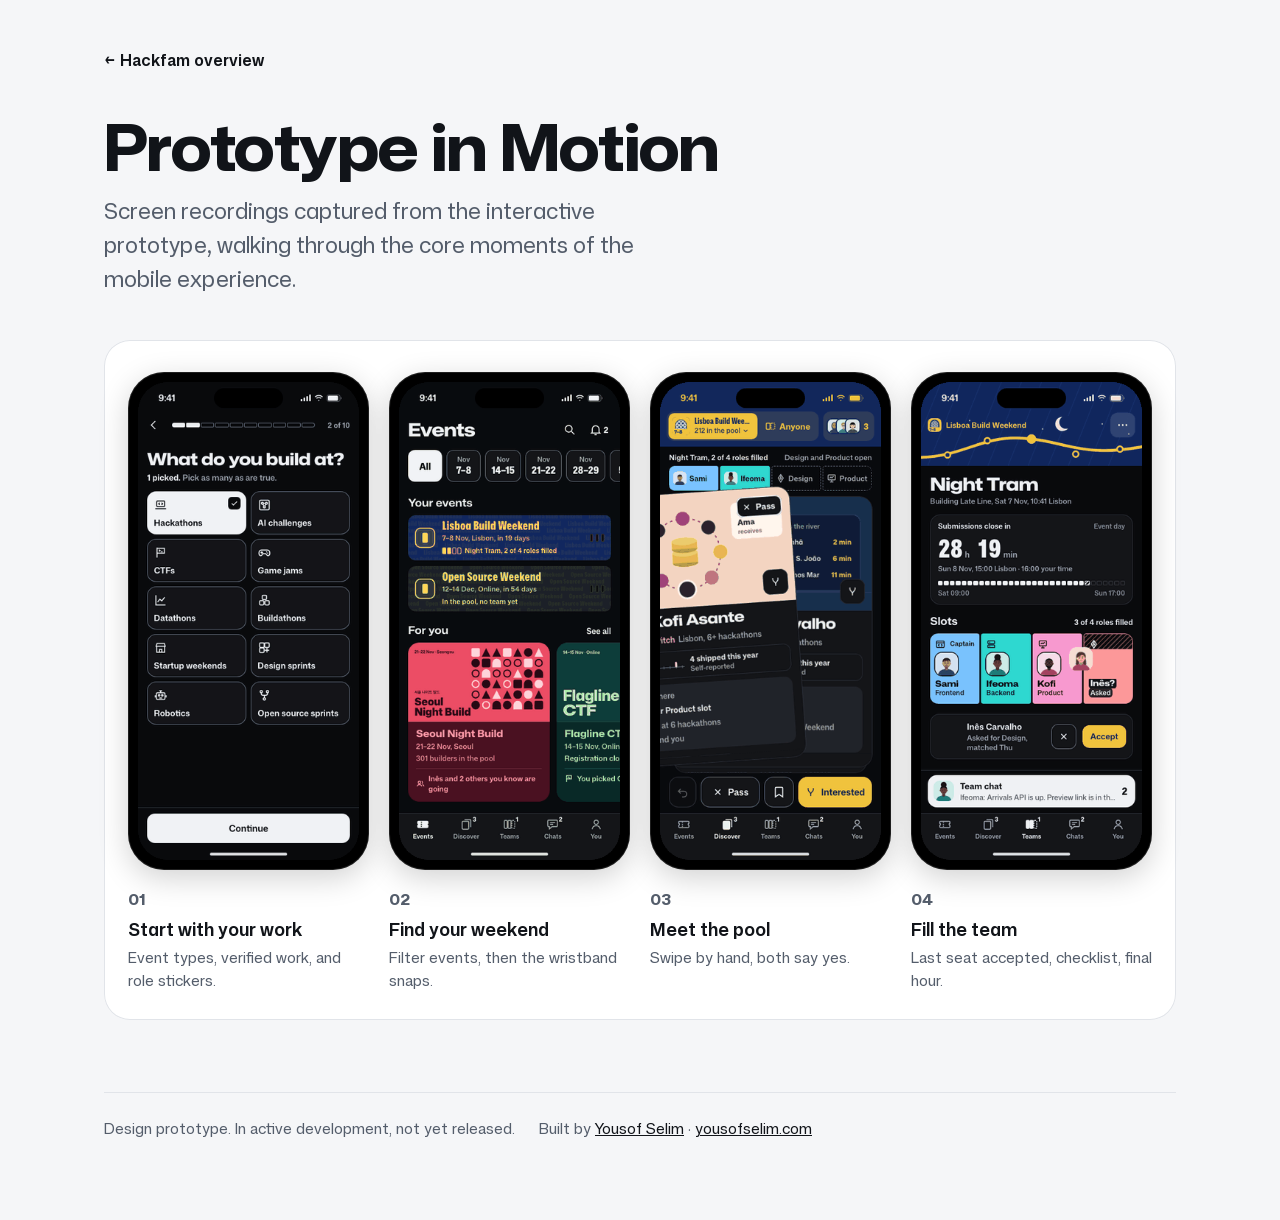
==== commit 140303d1: "Refine prototype showcase tours with dark-mode device frames" ====
--- a/docs/prototype/index.html
+++ b/docs/prototype/index.html
@@ -1,56 +1,95 @@
 <!doctype html>
-<html lang="en" data-theme="light" data-motion="full">
+<html lang="en">
 <head>
 <meta charset="utf-8">
-<meta name="viewport" content="width=device-width,initial-scale=1">
+<meta name="viewport" content="width=device-width, initial-scale=1">
+<title>Hackfam · Prototype Tours</title>
+<meta name="description" content="Feature tours through the Hackfam design prototype: Onboarding, Events, Discover, and Teams.">
 <meta name="color-scheme" content="light dark">
-<title>Hackfam prototype</title>
-<!-- Hackfam · final combined prototype. A is the base (slots, Mona Sans, poster-tinted pools); B and C are grafted in.
-     Every frame is a live, independent instance. Everything is bundled: works from file://, no network. -->
-<link rel="stylesheet" href="css/app.css">
+<style>
+  @font-face { font-family: "Mona Sans"; src: url("../media/Mona-Sans.ttf") format("truetype"); font-weight: 200 900; font-stretch: 75% 125%; font-display: swap; }
+  :root { --bg: #F5F6F8; --surface: #FFFFFF; --ink: #111419; --ink2: #545D6B; --line: #E1E4E9; --control: #7D8796; }
+  @media (prefers-color-scheme: dark) { :root { --bg: #0B0C0F; --surface: #141519; --ink: #F1F3F6; --ink2: #A3ACB9; --line: #22252B; --control: #6B7586; } }
+  * { box-sizing: border-box; }
+  html { -webkit-text-size-adjust: 100%; }
+  body { margin: 0; background: var(--bg); color: var(--ink); font: 400 17px/1.55 "Mona Sans", -apple-system, "Segoe UI", sans-serif; }
+  main { max-width: 1120px; margin: 0 auto; padding: 48px 24px 80px; }
+  
+  .nav-bar { display: flex; align-items: center; justify-content: space-between; margin-bottom: 40px; }
+  .back-link { display: inline-flex; align-items: center; gap: 8px; font-weight: 640; color: var(--ink); text-decoration: none; font-size: 16px; }
+  .back-link:hover { text-decoration: underline; }
+  
+  h1 { font-size: clamp(40px, 7vw, 64px); line-height: 1.05; font-weight: 760; font-stretch: 112%; margin: 0 0 14px; letter-spacing: -0.01em; }
+  .lede { font-size: clamp(18px, 2vw, 22px); color: var(--ink2); max-width: 44ch; margin: 0 0 44px; }
+  
+  .tours { display: grid; grid-template-columns: repeat(4, 1fr); gap: 28px 20px; padding: 32px 24px 28px; background: var(--surface); border-radius: 26px; box-shadow: inset 0 0 0 1px var(--line); counter-reset: m; }
+  .tour-card { margin: 0; display: flex; flex-direction: column; }
+  .phone-frame {
+    position: relative;
+    border-radius: 36px;
+    background: #000;
+    padding: 10px;
+    box-shadow: 0 8px 30px rgba(0,0,0,0.18), inset 0 0 0 1px rgba(255,255,255,0.12);
+    overflow: hidden;
+    margin: 0 auto;
+    width: 100%;
+    max-width: 260px;
+  }
+  .phone-frame img { display: block; width: 100%; height: auto; border-radius: 28px; }
+  
+  figcaption { margin-top: 18px; font-weight: 640; font-size: 18px; counter-increment: m; }
+  figcaption::before { content: counter(m, decimal-leading-zero); display: block; font-stretch: 112%; font-weight: 760; font-size: 15px; color: var(--ink2); margin-bottom: 4px; }
+  figcaption span { display: block; color: var(--ink2); font-weight: 400; font-size: 15px; margin-top: 2px; }
+  
+  footer { margin-top: 72px; padding-top: 24px; border-top: 1px solid var(--line); color: var(--ink2); font-size: 15px; display: flex; flex-wrap: wrap; gap: 8px 24px; }
+  footer a { color: var(--ink); }
+  @media (max-width: 900px) { .tours { grid-template-columns: repeat(2, 1fr); padding: 24px 16px; } }
+  @media (max-width: 540px) { .tours { grid-template-columns: 1fr; } }
+</style>
 </head>
 <body>
-<header class="rv">
-  <span class="rv-name"><span><span data-app-name></span> · final system</span> <small>A base, with B’s proof and glyphs and C’s weekend kit. Preview data, nothing here is real.</small></span>
-  <div class="rv-ctl">
-    <span class="rv-haptic" id="haptic" aria-live="polite">Haptic: <b>none yet</b></span>
-    <div class="rv-seg" role="group" aria-label="Theme"><button data-theme-btn="light">Light</button><button data-theme-btn="dark">Dark</button></div>
-    <div class="rv-seg" role="group" aria-label="Motion"><button data-motion-btn="full">Full motion</button><button data-motion-btn="reduced">Reduced</button></div>
+<main>
+  <div class="nav-bar">
+    <a class="back-link" href="../">← Hackfam overview</a>
   </div>
-</header>
-<main class="board">
-  <h2 class="row-h">Phone · 390 × 844</h2>
-  <div class="row">
-    <figure class="frame" id="f-events"><figcaption class="frame-cap"><b>Events</b><span>Weekend chips, wristbands, For you rail</span></figcaption><div class="device"><div data-phone="events"></div></div></figure>
-    <figure class="frame" id="f-event"><figcaption class="frame-cap"><b>Event detail</b><span>Join the pool snaps the wristband</span><span class="cap-btns"><button data-replay="f-event" data-kind="join">Replay snap</button></span></figcaption><div class="device"><div data-phone="event" data-event="seoul"></div></div></figure>
-    <figure class="frame" id="f-discover"><figcaption class="frame-cap"><b>Discover · event pool</b><span>Drag. Inês, the 2nd card, says yes too.</span><span class="cap-btns"><button data-replay="f-discover" data-kind="deck">Reset</button></span></figcaption><div class="device"><div data-phone="discover"></div></div></figure>
+
+  <h1>Prototype in Motion</h1>
+  <p class="lede">Screen recordings captured from the interactive prototype, walking through the core moments of the mobile experience.</p>
+
+  <div class="tours">
+    <figure class="tour-card">
+      <div class="phone-frame">
+        <img src="../media/tour-onboarding-dark.gif" alt="Onboarding flow: pick events, connect GitHub, and choose roles" loading="lazy">
+      </div>
+      <figcaption>Start with your work<span>Event types, verified work, and role stickers.</span></figcaption>
+    </figure>
+
+    <figure class="tour-card">
+      <div class="phone-frame">
+        <img src="../media/tour-events-dark.gif" alt="Events flow: filter weekend, Seoul Night Build, wristband snaps shut" loading="lazy">
+      </div>
+      <figcaption>Find your weekend<span>Filter events, then the wristband snaps.</span></figcaption>
+    </figure>
+
+    <figure class="tour-card">
+      <div class="phone-frame">
+        <img src="../media/tour-discover-dark.gif" alt="Discover flow: drag and swipe builders, mutual match with Inês" loading="lazy">
+      </div>
+      <figcaption>Meet the pool<span>Swipe by hand, both say yes.</span></figcaption>
+    </figure>
+
+    <figure class="tour-card">
+      <div class="phone-frame">
+        <img src="../media/tour-team-dark.gif" alt="Teams flow: accept request, team full, checklist, final hour countdown" loading="lazy">
+      </div>
+      <figcaption>Fill the team<span>Last seat accepted, checklist, final hour.</span></figcaption>
+    </figure>
   </div>
-  <div class="row">
-    <figure class="frame" id="f-anyone"><figcaption class="frame-cap"><b>Discover · Anyone</b><span>Hyun-woo, the 2nd card, connects.</span><span class="cap-btns"><button data-replay="f-anyone" data-kind="deck">Reset</button></span></figcaption><div class="device"><div data-phone="anyone"></div></div></figure>
-    <figure class="frame" id="f-team"><figcaption class="frame-cap"><b>Team</b><span>Event day. Accept seats Inês.</span><span class="cap-btns"><button data-replay="f-team" data-kind="seat">Replay seat</button><button data-replay="f-team" data-kind="final">Final hour</button></span></figcaption><div class="device"><div data-phone="team"></div></div></figure>
-    <figure class="frame" id="f-you"><figcaption class="frame-cap"><b>You</b><span>Strength, stickers, how others see you</span></figcaption><div class="device"><div data-phone="you"></div></div></figure>
-  </div>
-  <div class="row">
-    <figure class="frame" id="f-onb-build"><figcaption class="frame-cap"><b>Onboarding · build at</b><span>Step 2 of 10</span></figcaption><div class="device"><div data-phone="onb-build"></div></div></figure>
-    <figure class="frame" id="f-onb-connect"><figcaption class="frame-cap"><b>Onboarding · connect</b><span>Step 3 of 10</span></figcaption><div class="device"><div data-phone="onb-connect"></div></div></figure>
-    <figure class="frame" id="f-onb-role"><figcaption class="frame-cap"><b>Onboarding · role</b><span>Step 6 of 10, stickers</span></figcaption><div class="device"><div data-phone="onb-role"></div></div></figure>
-  </div>
-  <h2 class="row-h">iPad · 820 × 1180 · rail</h2>
-  <div class="row">
-    <figure class="frame wf" id="f-ipad-events"><figcaption class="frame-cap"><b>Events</b><span>Wide feature, 2-column grids</span></figcaption><div class="device tablet"><div data-wide="events" data-form="rail"></div></div></figure>
-    <figure class="frame wf" id="f-ipad-discover"><figcaption class="frame-cap"><b>Discover</b><span>Card stays card-sized; profile pane beside it</span><span class="cap-btns"><button data-replay="f-ipad-discover" data-kind="deck">Reset</button></span></figcaption><div class="device tablet"><div data-wide="discover" data-form="rail"></div></div></figure>
-  </div>
-  <h2 class="row-h">Desktop · 1280 × 800 · sidebar</h2>
-  <div class="row">
-    <figure class="frame wf" id="f-desk"><figcaption class="frame-cap"><b>Events</b><span>Feature beside Waiting on you; click any event for the side pane</span></figcaption><div data-wide="events" data-form="sidebar"></div></figure>
-  </div>
+
+  <footer>
+    <span>Design prototype. In active development, not yet released.</span>
+    <span>Built by <a href="https://github.com/yeegz">Yousof Selim</a> · <a href="https://yousofselim.com">yousofselim.com</a></span>
+  </footer>
 </main>
-<script src="js/data.js"></script>
-<script src="js/glyphs.js"></script>
-<script src="js/art.js"></script>
-<script src="js/core.js"></script>
-<script src="js/screens.js"></script>
-<script src="js/app.js"></script>
-<script src="js/wide.js"></script>
 </body>
 </html>
